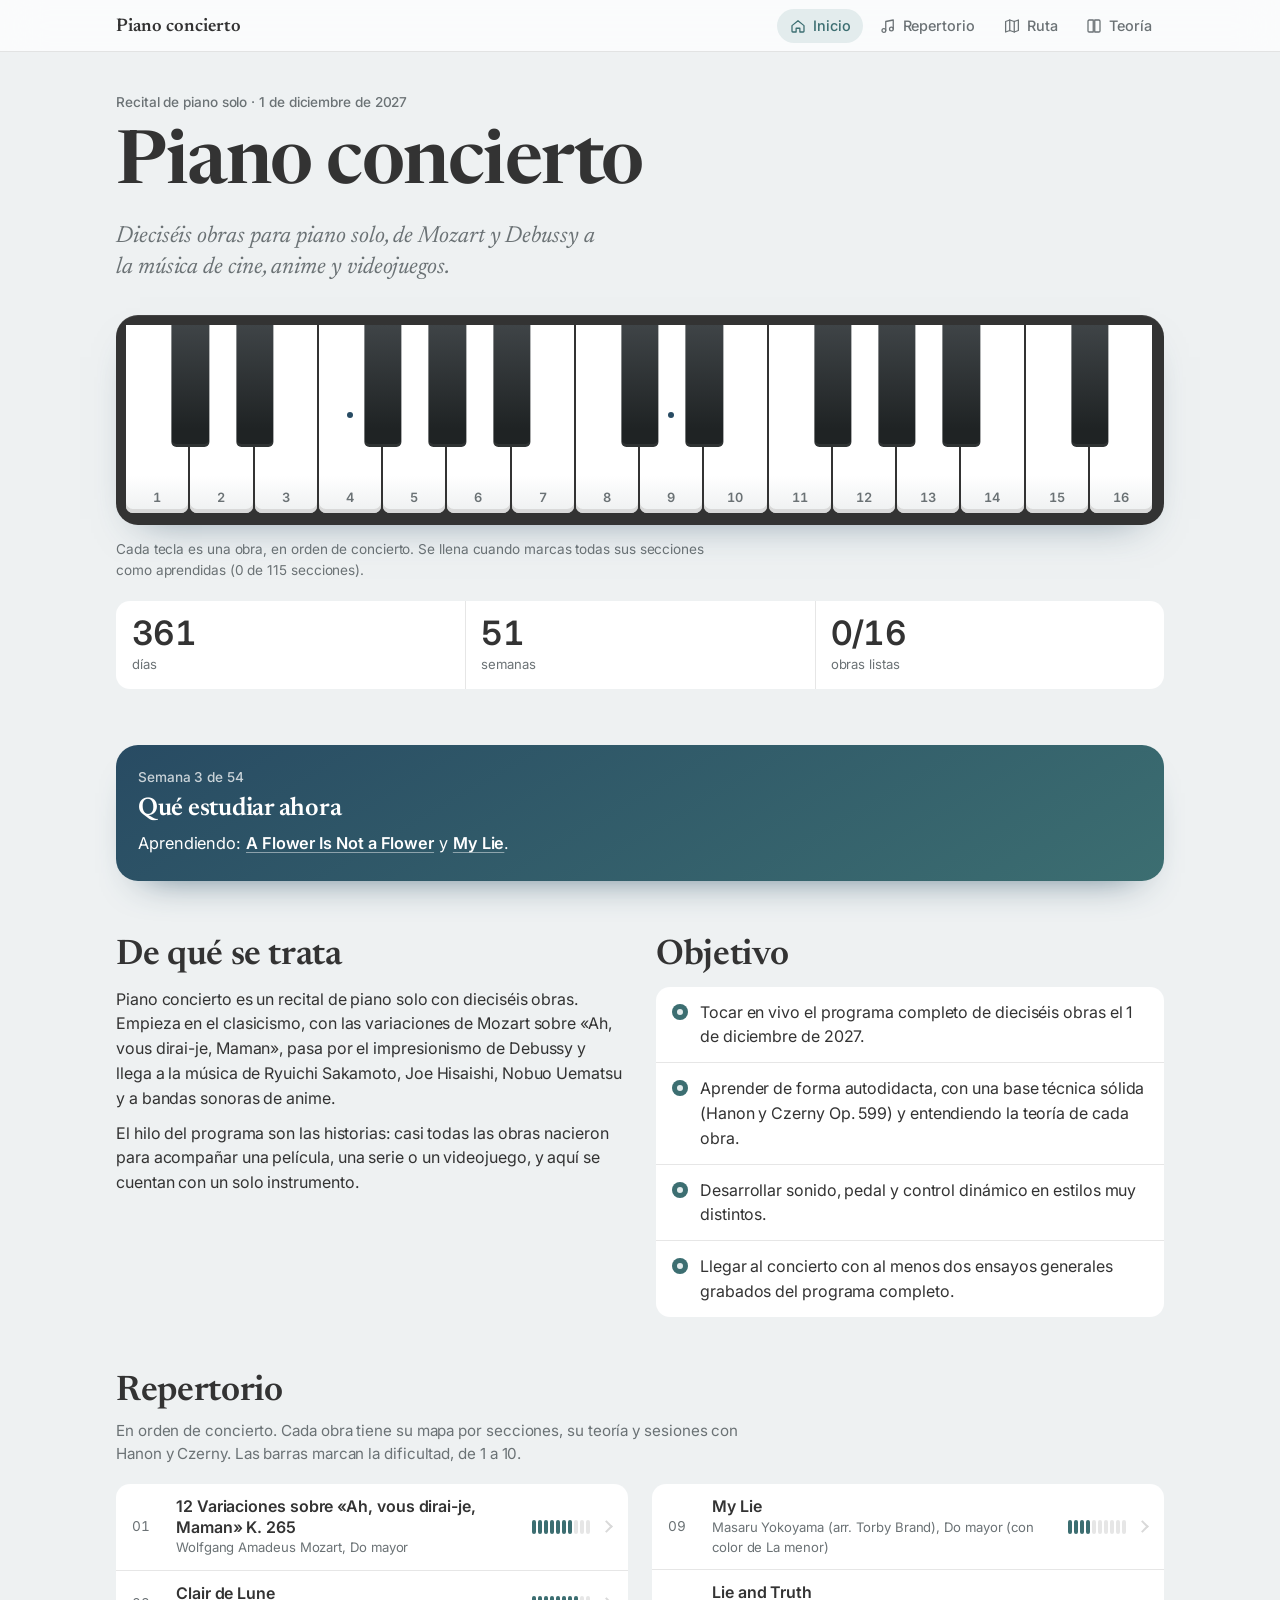
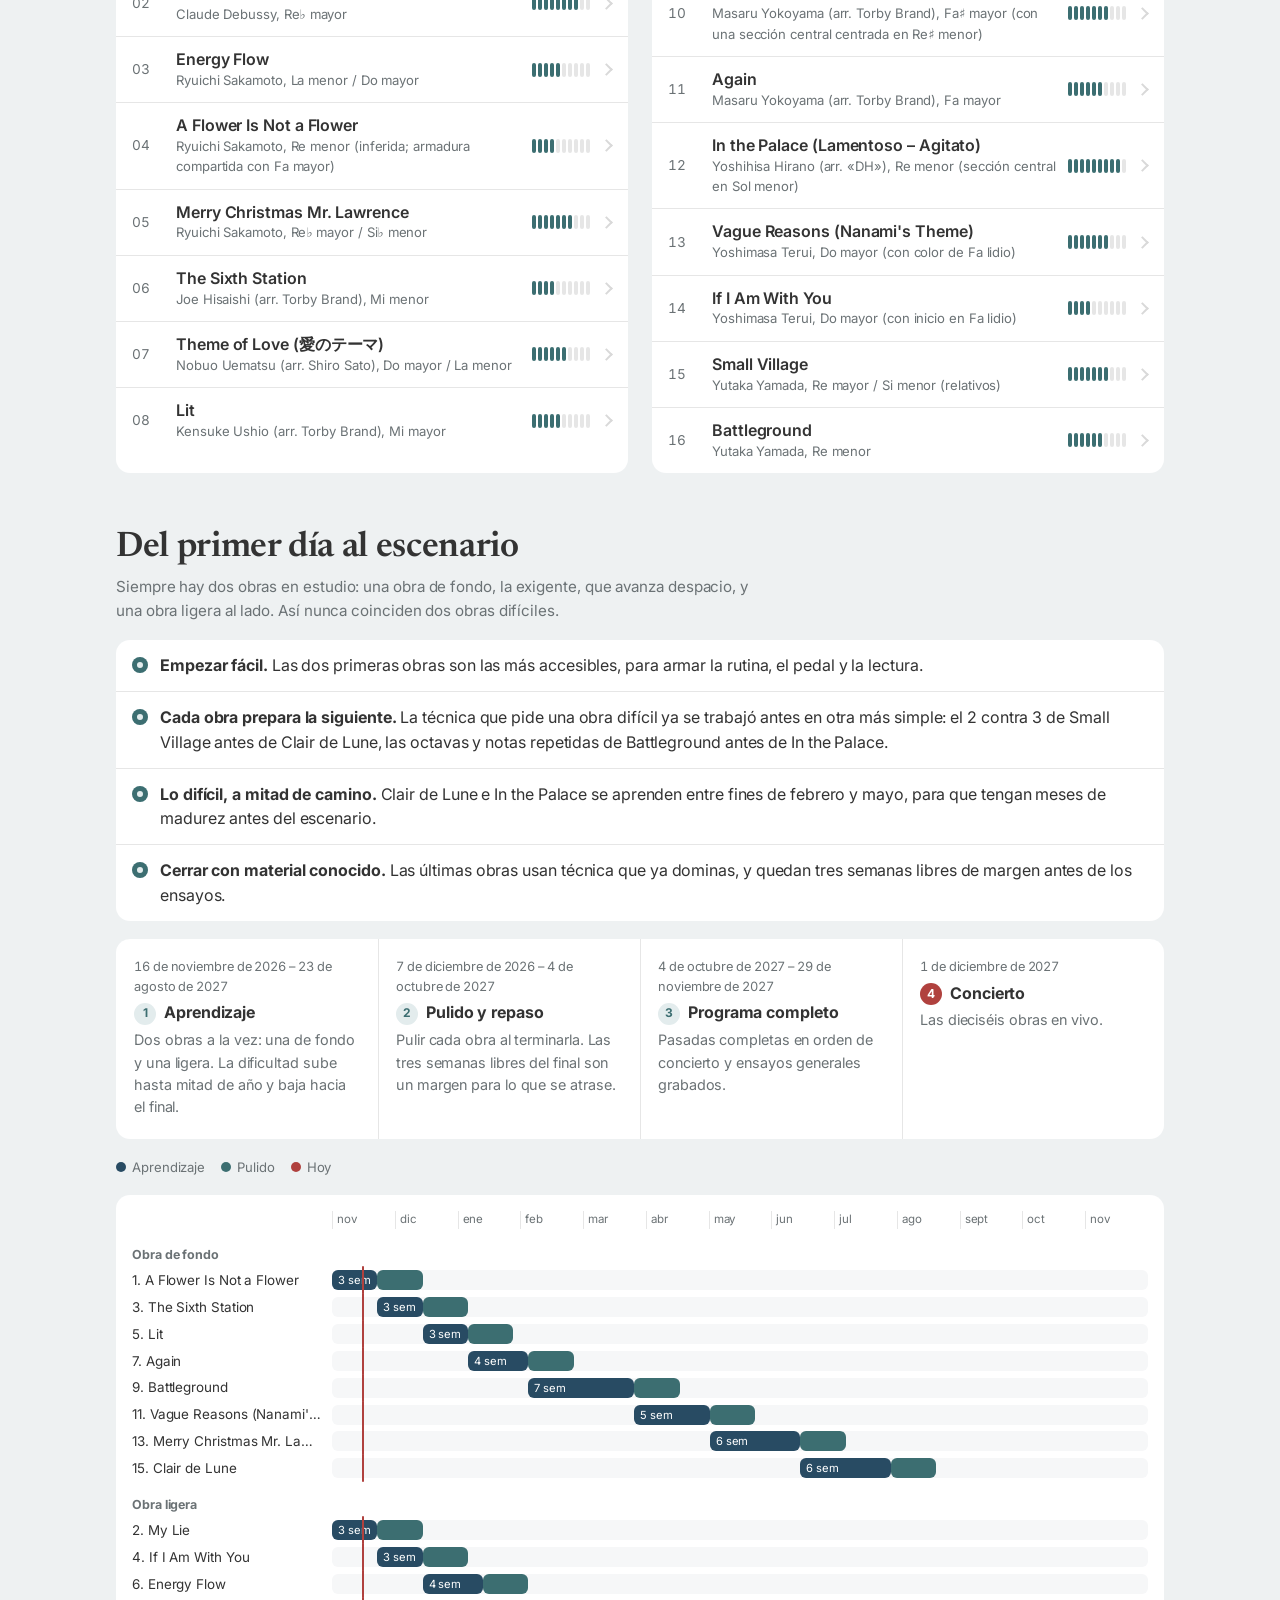
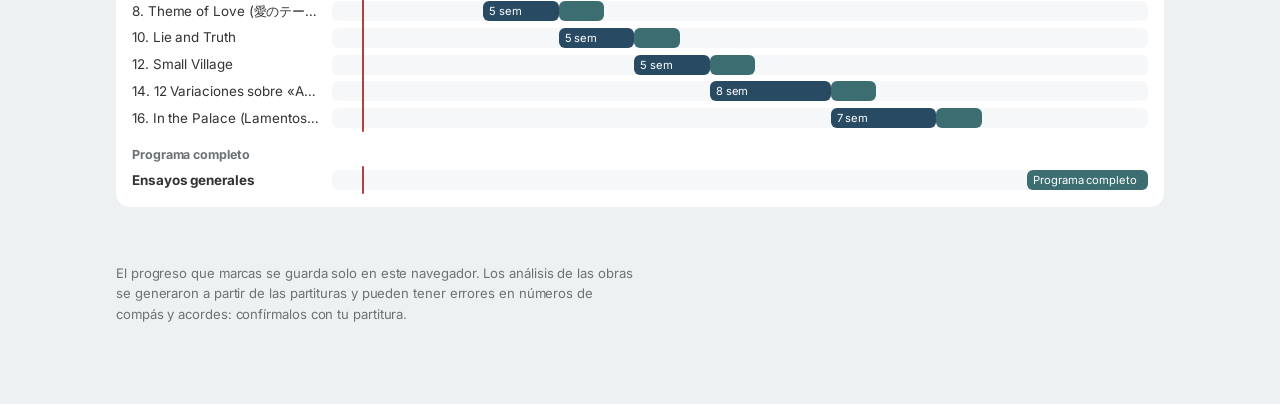
==== index.html @ 19f816ce "feat(site): iOS-style redesign with keyboard hero and learning route view" ====
<!doctype html>
<html lang="es">
<head>
<meta charset="utf-8">
<meta name="viewport" content="width=device-width, initial-scale=1, viewport-fit=cover">
<title>Piano concierto</title>
<meta name="description" content="Recital de piano solo: dieciséis obras, plan de estudio y hoja de ruta hasta el 1 de diciembre de 2027.">
<link rel="stylesheet" href="https://fonts.googleapis.com/css2?family=Inter:wght@400;500;600;700&family=Newsreader:ital,opsz,wght@0,6..72,500;0,6..72,600;1,6..72,500&display=swap">
<link rel="stylesheet" href="assets/styles.css">
</head>
<body>
<header class="topbar"><div class="in">
  <a class="brand" href="index.html">Piano concierto</a>
  <nav class="tabs" aria-label="Secciones">
    <a href="index.html" aria-current="page"><svg viewBox="0 0 24 24" aria-hidden="true"><path d="M4 11.5 12 5l8 6.5V19a1 1 0 0 1-1 1h-4.5v-5h-5v5H5a1 1 0 0 1-1-1z"/></svg><span>Inicio</span></a>
    <a href="index.html#repertorio"><svg viewBox="0 0 24 24" aria-hidden="true"><path d="M9 18V6l10-2v12"/><circle cx="6.5" cy="18" r="2.5"/><circle cx="16.5" cy="16" r="2.5"/></svg><span>Repertorio</span></a>
    <a href="index.html#ruta"><svg viewBox="0 0 24 24" aria-hidden="true"><path d="M9 4 3.5 6v14L9 18l6 2 5.5-2V4L15 6z"/><path d="M9 4v14M15 6v14"/></svg><span>Ruta</span></a>
    <a href="teoria.html"><svg viewBox="0 0 24 24" aria-hidden="true"><path d="M4 5.5A1.5 1.5 0 0 1 5.5 4H11v16H5.5A1.5 1.5 0 0 1 4 18.5z"/><path d="M20 5.5A1.5 1.5 0 0 0 18.5 4H13v16h5.5a1.5 1.5 0 0 0 1.5-1.5z"/></svg><span>Teoría</span></a>
  </nav>
</div></header>

<main class="wrap">
  <section class="hero">
    <span class="eyebrow" id="when"></span>
    <h1>Piano concierto</h1>
    <p class="sub" id="tagline"></p>
    <nav class="keys" id="keys" aria-label="Las dieciséis obras en orden de concierto"></nav>
    <p class="keys-cap" id="ptext"></p>
    <div class="stats" id="count"></div>
  </section>

  <section id="now" class="widget" hidden></section>

  <section class="two">
    <div class="lead" style="gap:12px">
      <h2>De qué se trata</h2>
      <div id="about" style="display:grid;gap:10px"></div>
    </div>
    <div class="lead" style="gap:12px">
      <h2>Objetivo</h2>
      <ul class="goals group" id="goals"></ul>
    </div>
  </section>

  <section id="repertorio">
    <div class="lead">
      <h2>Repertorio</h2>
      <p class="muted">En orden de concierto. Cada obra tiene su mapa por secciones, su teoría y sesiones con Hanon y Czerny. Las barras marcan la dificultad, de 1 a 10.</p>
    </div>
    <div class="rep" id="rep"></div>
  </section>

  <section id="ruta">
    <div class="lead">
      <h2>Del primer día al escenario</h2>
      <p class="muted">Siempre hay dos obras en estudio: una obra de fondo, la exigente, que avanza despacio, y una obra ligera al lado. Así nunca coinciden dos obras difíciles.</p>
    </div>
    <ul class="goals group route">
      <li><b>Empezar fácil.</b> Las dos primeras obras son las más accesibles, para armar la rutina, el pedal y la lectura.</li>
      <li><b>Cada obra prepara la siguiente.</b> La técnica que pide una obra difícil ya se trabajó antes en otra más simple: el 2 contra 3 de Small Village antes de Clair de Lune, las octavas y notas repetidas de Battleground antes de In the Palace.</li>
      <li><b>Lo difícil, a mitad de camino.</b> Clair de Lune e In the Palace se aprenden entre fines de febrero y mayo, para que tengan meses de madurez antes del escenario.</li>
      <li><b>Cerrar con material conocido.</b> Las últimas obras usan técnica que ya dominas, y quedan tres semanas libres de margen antes de los ensayos.</li>
    </ul>
    <div class="phases" id="phases"></div>
    <div class="legend"><span><i style="background:#284B63"></i>Aprendizaje</span><span><i style="background:#3C6E71"></i>Pulido</span><span><i style="background:var(--bad)"></i>Hoy</span></div>
    <div class="gantt-box scroll"><div class="gantt" id="gantt"></div></div>
  </section>

  <footer>
    <p>El progreso que marcas se guarda solo en este navegador. Los análisis de las obras se generaron a partir de las partituras y pueden tener errores en números de compás y acordes: confírmalos con tu partitura.</p>
  </footer>
</main>

<script src="assets/data.js"></script>
<script src="assets/common.js"></script>
<script src="assets/home.js"></script>
</body>
</html>
---- assets/styles.css ----
/* Palette: charcoal #333333, teal #3C6E71, white, light grey #D9D9D9, navy #284B63.
   iOS-inspired: grouped lists, frosted bars, large titles, bottom tab bar on phones. */
:root {
  --bg: #eef1f2; --surface: #ffffff; --surface-2: #f6f7f8; --fg: #333333; --muted: #6b7275;
  --sep: rgba(51, 51, 51, .12); --line: #d9d9d9;
  --tint: #3C6E71; --navy: #284B63; --accent: #284B63; --on-accent: #ffffff; --teal: #3C6E71;
  --accent-soft: #e3eced; --ok: #3C6E71; --bad: #b0413e; --bar: rgba(255, 255, 255, .72);
  --key: #ffffff; --keyb: #333333;
  --sec-a: #284B63; --sec-b: #3C6E71; --sec-c: #333333; --sec-d: #5f8c8f;
  --display: ui-serif, "New York", "Newsreader", Georgia, serif;
  --body: -apple-system, BlinkMacSystemFont, "SF Pro Text", "Inter", system-ui, sans-serif;
  --mono: var(--body);
  --r-lg: 22px; --r: 14px; --r-sm: 10px;
  --gut: max(16px, env(safe-area-inset-left, 0px));
  --gut-r: max(16px, env(safe-area-inset-right, 0px));
  color-scheme: light;
}
@media (prefers-color-scheme: dark) { :root {
  --bg: #121517; --surface: #1d2225; --surface-2: #252b2f; --fg: #f2f4f5; --muted: #9aa3a7;
  --sep: rgba(255, 255, 255, .1); --line: #3a4246;
  --tint: #7fb1b4; --accent: #9cbcd2; --on-accent: #121517; --teal: #7fb1b4; --accent-soft: #1f3340;
  --ok: #8cc0c2; --bad: #e07a76; --bar: rgba(29, 34, 37, .72);
  --key: #d9d9d9; --keyb: #1d2225; --sec-c: #5a5a5a; color-scheme: dark } }

* { box-sizing: border-box; }
html { -webkit-text-size-adjust: 100%; scroll-padding-top: 72px; }
body { margin: 0; background: var(--bg); color: var(--fg); font: 16px/1.55 var(--body);
  -webkit-font-smoothing: antialiased; letter-spacing: -.005em; }
img { max-width: 100%; }
[hidden] { display: none !important; }
a { color: var(--tint); text-decoration: none; }
a:hover { text-decoration: underline; text-underline-offset: 3px; }
:focus-visible { outline: 3px solid color-mix(in srgb, var(--tint) 55%, transparent); outline-offset: 2px; border-radius: 6px; }

/* ---------- Bars ---------- */
.topbar { position: sticky; top: 0; z-index: 20; }
/* Blur lives on a pseudo-element so the fixed tab bar inside is not trapped by backdrop-filter. */
.topbar::before { content: ""; position: absolute; inset: 0; background: var(--bar);
  -webkit-backdrop-filter: saturate(180%) blur(20px); backdrop-filter: saturate(180%) blur(20px);
  border-bottom: .5px solid var(--sep); z-index: -1; }
.topbar .in { max-width: 1080px; margin: 0 auto; display: flex; align-items: center; gap: 24px;
  height: 52px; padding-left: var(--gut); padding-right: var(--gut-r); }
.brand { font: 600 1.15rem var(--display); color: var(--fg); margin-right: auto; letter-spacing: 0; }
.brand:hover { text-decoration: none; }
.tabs { display: flex; gap: 4px; }
.tabs a { display: flex; align-items: center; gap: 6px; padding: 6px 12px; border-radius: 999px;
  color: var(--muted); font-size: .9rem; font-weight: 500; }
.tabs a:hover { color: var(--fg); text-decoration: none; }
.tabs a[aria-current="page"] { color: var(--tint); background: var(--accent-soft); }
.tabs svg { width: 18px; height: 18px; fill: none; stroke: currentColor; stroke-width: 1.7; stroke-linecap: round; stroke-linejoin: round; }

@media (max-width: 720px) {
  .topbar .in { justify-content: center; height: 44px; }
  .brand { margin: 0; font-size: 1.02rem; font-family: var(--body); }
  .tabs { position: fixed; left: 0; right: 0; bottom: 0; z-index: 30; justify-content: space-around; gap: 0;
    padding: 6px var(--gut-r) calc(6px + env(safe-area-inset-bottom, 0px)) var(--gut);
    background: var(--bar); -webkit-backdrop-filter: saturate(180%) blur(20px); backdrop-filter: saturate(180%) blur(20px);
    border-top: .5px solid var(--sep); }
  .tabs a { flex-direction: column; gap: 2px; font-size: .66rem; padding: 4px 8px; border-radius: 10px; min-width: 64px; }
  .tabs a[aria-current="page"] { background: none; }
  .tabs svg { width: 24px; height: 24px; }
  body { padding-bottom: calc(64px + env(safe-area-inset-bottom, 0px)); }
}

/* ---------- Layout & type ---------- */
.wrap { max-width: 1080px; margin: 0 auto; padding-block: 28px 80px; padding-left: var(--gut); padding-right: var(--gut-r);
  display: grid; gap: 56px; }
.wrap > * { min-width: 0; }
h1, h2, h3 { font-family: var(--display); font-weight: 600; text-wrap: balance; margin: 0; line-height: 1.08; letter-spacing: -.01em; }
h1 { font-size: clamp(2.5rem, 8vw, 4.6rem); letter-spacing: -.02em; }
h2 { font-size: clamp(1.7rem, 4.5vw, 2.2rem); }
h3 { font-size: 1.25rem; }
p { margin: 0; max-width: 66ch; }
.eyebrow { font-size: .85rem; font-weight: 500; color: var(--muted); }
.muted { color: var(--muted); }
.mono { font-variant-numeric: tabular-nums; }
section { display: grid; gap: 18px; }
.lead { display: grid; gap: 8px; align-content: start; }
.lead .muted { font-size: .95rem; }
.card { background: var(--surface); border-radius: var(--r); padding: 20px; display: grid; gap: 12px; }
.note { background: var(--accent-soft); border-radius: var(--r-sm); padding: 12px 14px; font-size: .92rem; }
.row { display: flex; flex-wrap: wrap; gap: 12px; align-items: center; justify-content: space-between; }
.scroll { overflow-x: auto; -webkit-overflow-scrolling: touch; }
footer { color: var(--muted); font-size: .82rem; }

.btn { appearance: none; border: 0; background: var(--accent-soft); color: var(--tint); border-radius: 999px;
  padding: 9px 18px; font: 600 .9rem var(--body); cursor: pointer; display: inline-flex; align-items: center; gap: 6px;
  transition: transform .15s, background .2s; }
.btn:hover { text-decoration: none; }
.btn:active { transform: scale(.97); }
.btn.on, .btn.solid { background: var(--tint); color: #ffffff; }
.btn:disabled { opacity: .4; cursor: default; }

.progress { display: flex; align-items: center; gap: 12px; font-size: .88rem; color: var(--muted); }
.bar { flex: 1; max-width: 360px; height: 6px; background: var(--sep); border-radius: 99px; overflow: hidden; }
.bar > i { display: block; height: 100%; width: 0; background: var(--tint); border-radius: 99px; transition: width .5s cubic-bezier(.2, .8, .2, 1); }

table.t { border-collapse: collapse; font-size: .92rem; width: 100%; }
table.t td, table.t th { padding: 9px 10px; border-bottom: .5px solid var(--sep); text-align: left; vertical-align: top; }
table.t th { font-weight: 600; color: var(--muted); font-size: .8rem; }

/* Grouped list (iOS inset grouped) */
.group { background: var(--surface); border-radius: var(--r); overflow: hidden; }
.group > * + * { border-top: 1px solid var(--sep); }

/* ---------- Home ---------- */
.hero { gap: 14px; padding-top: 12px; }
.hero .sub { font-family: var(--display); font-style: italic; font-size: clamp(1.15rem, 3.2vw, 1.45rem); color: var(--muted); max-width: 38ch; line-height: 1.35; }

/* The program as a keyboard: one white key per piece, filled when learned. */
.keys { position: relative; display: grid; grid-template-columns: repeat(16, 1fr); height: clamp(130px, 26vw, 210px);
  margin-top: 18px; padding: 10px 10px 12px; background: #333333; border-radius: var(--r-lg);
  box-shadow: 0 1px 0 rgba(255,255,255,.08) inset, 0 18px 40px -24px rgba(40, 75, 99, .55); }
.wk { position: relative; display: flex; align-items: flex-end; justify-content: center; padding-bottom: 8px;
  background: linear-gradient(#ffffff 0 80%, #eef0f1); color: #6b7275; margin-right: 2px; border-radius: 0 0 7px 7px;
  font: 600 clamp(.6rem, 1.6vw, .8rem) var(--body); font-variant-numeric: tabular-nums;
  box-shadow: inset 0 -4px 0 #d9d9d9; transition: transform .12s, box-shadow .12s; }
.wk:last-child { margin-right: 0; }
.wk:hover { text-decoration: none; }
.wk:active { transform: translateY(2px); box-shadow: inset 0 -2px 0 #d9d9d9; }
.wk.on { background: linear-gradient(#ffffff 0 30%, #3C6E71 30%); color: #ffffff; box-shadow: inset 0 -4px 0 #2d5558; }
.wk.now::before { content: ""; position: absolute; top: 46%; left: 50%; width: 6px; height: 6px; margin-left: -3px; border-radius: 50%; background: #284B63; }
.wk:focus-visible { outline-offset: -3px; }
.bk { position: absolute; top: 10px; height: 58%; width: calc((100% - 20px) / 16 * .58); transform: translateX(-50%);
  background: linear-gradient(#3f4447, #1f2324 85%); border-radius: 0 0 5px 5px; pointer-events: none;
  box-shadow: inset 0 -3px 0 rgba(255,255,255,.07); }
@media (prefers-reduced-motion: no-preference) {
  .wk { animation: press .5s cubic-bezier(.2, .8, .2, 1) both; animation-delay: calc(var(--i) * 35ms + 150ms); }
  @keyframes press { 0% { transform: translateY(0); } 40% { transform: translateY(4px); box-shadow: inset 0 -1px 0 #d9d9d9; } 100% { transform: none; } }
}
.keys-cap { font-size: .85rem; color: var(--muted); }

.stats { display: grid; grid-template-columns: repeat(3, 1fr); background: var(--surface); border-radius: var(--r); margin-top: 6px; }
.stats div { padding: 14px 16px; display: grid; gap: 2px; }
.stats div + div { box-shadow: inset 1px 0 0 var(--sep); }
.stats b { font: 600 clamp(1.5rem, 5vw, 2.1rem) var(--body); letter-spacing: -.02em; font-variant-numeric: tabular-nums; line-height: 1.1; }
.stats span { font-size: .82rem; color: var(--muted); }

.widget { background: linear-gradient(150deg, #284B63, #3C6E71); color: #ffffff; border-radius: var(--r-lg); padding: 22px 22px 24px;
  display: grid; gap: 8px; box-shadow: 0 20px 40px -28px rgba(40, 75, 99, .9); }
.widget .eyebrow { color: rgba(255,255,255,.75); }
.widget h3 { font-size: 1.6rem; }
.widget p { font-size: 1.02rem; }
.widget a { color: #ffffff; font-weight: 600; text-decoration: underline; text-decoration-color: rgba(255,255,255,.45); text-underline-offset: 3px; }

.two { display: grid; grid-template-columns: repeat(auto-fit, minmax(300px, 1fr)); gap: 32px; }
.two > * { min-width: 0; }
.goals { margin: 0; padding: 0; list-style: none; }
.goals li { padding: 13px 16px 13px 44px; position: relative; }
.goals li::before { content: ""; position: absolute; left: 16px; top: 17px; width: 16px; height: 16px; border-radius: 50%;
  background: var(--accent-soft); box-shadow: inset 0 0 0 5px var(--tint); }

.rep { display: grid; grid-template-columns: repeat(auto-fill, minmax(min(100%, 420px), 1fr)); gap: 0 24px; }
.rep .group { display: grid; align-content: start; }
.rep a { display: grid; grid-template-columns: 2rem 1fr auto 10px; gap: 12px; align-items: center; color: var(--fg); padding: 12px 16px; min-height: 60px; }
.rep a:hover { text-decoration: none; background: var(--surface-2); }
.rep a:active { background: var(--sep); }
.rep a::after { content: ""; width: 7px; height: 7px; border-top: 2px solid var(--line); border-right: 2px solid var(--line); transform: rotate(45deg); }
.rep .num { font-size: .85rem; color: var(--muted); font-variant-numeric: tabular-nums; }
.rep .ti { font-weight: 600; display: block; line-height: 1.3; }
.rep small { color: var(--muted); display: block; font-size: .82rem; }
.rep .ok { color: var(--tint); font-weight: 600; }
@media (max-width: 899px) { .rep { gap: 0; } .rep .group + .group { border-radius: 0 0 var(--r) var(--r); border-top: 1px solid var(--sep); }
  .rep .group:first-child:not(:only-child) { border-radius: var(--r) var(--r) 0 0; } }
.dots { display: flex; gap: 2px; }
.dots i { width: 4px; height: 14px; border-radius: 2px; background: var(--sep); }
.dots i.f { background: var(--tint); }

.phases { display: grid; grid-template-columns: repeat(auto-fit, minmax(220px, 1fr)); gap: 0; background: var(--surface); border-radius: var(--r); counter-reset: ph; }
.phase { padding: 18px 18px 20px; display: grid; gap: 4px; align-content: start; position: relative; counter-increment: ph; }
.phase + .phase { box-shadow: inset 1px 0 0 var(--sep); }
.phase b::before { content: counter(ph); display: inline-grid; place-items: center; width: 22px; height: 22px; margin-right: 8px; border-radius: 50%;
  background: var(--accent-soft); color: var(--tint); font-size: .75rem; vertical-align: 1px; }
.phase.end b::before { background: var(--bad); color: #ffffff; }
.phase .mono { color: var(--muted); font-size: .8rem; }
.phase .muted { font-size: .9rem; }
@media (max-width: 720px) { .phase + .phase { box-shadow: inset 0 1px 0 var(--sep); } }

.gantt-box { background: var(--surface); border-radius: var(--r); padding: 16px; }
.gantt { min-width: 760px; display: grid; gap: 6px; }
.gantt .g-row { display: grid; grid-template-columns: 190px 1fr; gap: 10px; align-items: center; font-size: .84rem; }
.gantt .g-row a { color: var(--fg); white-space: nowrap; overflow: hidden; text-overflow: ellipsis; }
.gantt .track { position: relative; height: 20px; background: var(--surface-2); border-radius: 6px; }
.gantt .seg { position: absolute; top: 0; bottom: 0; border-radius: 6px; color: #ffffff; font-size: .7rem; padding: 2px 6px; overflow: hidden; white-space: nowrap; }
.gantt .seg.learn { background: #284B63; }
.gantt .seg.polish { background: #3C6E71; }
.gantt .months { display: grid; grid-template-columns: 190px 1fr; gap: 10px; font-size: .72rem; color: var(--muted); }
.gantt .months div:last-child { display: flex; }
.gantt .months span { flex: 1; border-left: .5px solid var(--sep); padding-left: 4px; }
.gantt .today { position: absolute; top: -4px; bottom: -4px; width: 2px; border-radius: 2px; background: var(--bad); }
@media (max-width: 720px) { .gantt { min-width: 680px; } .gantt .g-row, .gantt .months { grid-template-columns: 130px 1fr; } }
.legend { display: flex; flex-wrap: wrap; gap: 16px; font-size: .82rem; color: var(--muted); }
.legend i { display: inline-block; width: 10px; height: 10px; border-radius: 50%; vertical-align: 0; margin-right: 6px; }

/* ---------- Piece ---------- */
.info { display: grid; grid-template-columns: repeat(auto-fit, minmax(150px, 1fr)); margin: 6px 0 0; background: var(--surface); border-radius: var(--r); overflow: hidden; }
.info div { padding: 12px 16px; box-shadow: inset 1px 1px 0 var(--sep); }
.info dt { font-size: .78rem; color: var(--muted); }
.info dd { margin: 0; font-weight: 600; font-variant-numeric: tabular-nums; }
.info .dots { display: inline-flex; vertical-align: -2px; margin-left: 6px; }

.map { overflow-x: auto; padding: 4px 0 6px; }
.timeline { display: flex; min-width: 600px; gap: 4px; background: var(--surface); padding: 4px; border-radius: var(--r); }
.segb { appearance: none; border: 0; cursor: pointer; text-align: left; color: #ffffff; padding: 10px 10px 12px; border-radius: var(--r-sm);
  font: 600 .82rem var(--body); display: grid; gap: 2px; opacity: .45; transition: opacity .2s, transform .2s; min-width: 0; }
.segb span { overflow: hidden; text-overflow: ellipsis; white-space: nowrap; }
.segb[aria-pressed="true"] { opacity: 1; }
.segb .mono { font-size: .72rem; font-weight: 500; opacity: .85; }
.segb.done::after { content: "✓ Aprendida"; font-size: .7rem; font-weight: 600; }
.detail ul, .card ul { margin: 0; padding-left: 1.1em; display: grid; gap: 4px; }
.detail .row h3 { margin-top: 2px; }

.sessions { display: grid; gap: 22px; }
.session { display: grid; gap: 8px; }
.session header { display: grid; gap: 2px; padding: 0 4px; }
.session header h3 { font-family: var(--body); font-size: 1.05rem; letter-spacing: -.01em; }
.session .list { background: var(--surface); border-radius: var(--r); overflow: hidden; }
.task { display: grid; grid-template-columns: 26px 6.5rem 1fr auto; gap: 12px; align-items: center; padding: 12px 16px; }
.task + .task { border-top: 1px solid var(--sep); }
.task input { appearance: none; -webkit-appearance: none; width: 24px; height: 24px; margin: 0; border-radius: 50%;
  border: 1.5px solid var(--line); cursor: pointer; display: grid; place-items: center; transition: background .2s, border-color .2s; }
.task input:checked { background: var(--tint); border-color: var(--tint); }
.task input:checked::after { content: ""; width: 6px; height: 11px; border: solid #ffffff; border-width: 0 2px 2px 0; transform: translateY(-1px) rotate(45deg); }
.task .kind { font-size: .82rem; color: var(--tint); font-weight: 600; }
.task .mono { color: var(--muted); font-size: .82rem; }
.task label { min-width: 0; cursor: pointer; font-weight: 500; }
.task label small { display: block; color: var(--muted); font-weight: 400; font-size: .85rem; }
.task input:checked ~ label { color: var(--muted); text-decoration: line-through; text-decoration-color: var(--line); }
@media (max-width: 560px) { .task { grid-template-columns: 26px 1fr auto; row-gap: 0; } .task .kind { grid-column: 2; grid-row: 1; }
  .task label { grid-column: 2 / -1; grid-row: 2; } .task .mono { grid-column: 3; grid-row: 1; } .task input { grid-row: 1 / 3; } }

.chords { display: grid; grid-template-columns: repeat(auto-fill, minmax(150px, 1fr)); gap: 8px; }
.chord { background: var(--surface); border-radius: var(--r-sm); padding: 12px 14px; display: grid; gap: 2px; }
.chord .deg { font-family: var(--display); font-size: 1.6rem; font-weight: 600; color: var(--tint); line-height: 1; }
.chord small { color: var(--muted); }
.concepts { display: grid; grid-template-columns: repeat(auto-fit, minmax(290px, 1fr)); gap: 12px; }
.score { background: var(--surface-2); border-radius: var(--r-sm); padding: 12px 14px; display: grid; gap: 4px; }
#pager .btn { max-width: 48%; overflow: hidden; text-overflow: ellipsis; white-space: nowrap; display: inline-block; }

/* ---------- Lessons ---------- */
.lessons { display: grid; grid-template-columns: 230px 1fr; gap: 24px; align-items: start; }
.lessons > * { min-width: 0; }
.lnav { display: grid; gap: 0; background: var(--surface); border-radius: var(--r); overflow: hidden; position: sticky; top: 68px; }
.lbtn { appearance: none; border: 0; background: transparent; color: var(--fg); text-align: left; cursor: pointer;
  padding: 11px 14px; font: 500 .9rem var(--body); display: flex; gap: 10px; align-items: baseline; }
.lbtn + .lbtn { border-top: 1px solid var(--sep); }
.lbtn .mono { color: var(--muted); font-size: .78rem; min-width: 1.2em; }
.lbtn[aria-current="true"] { background: var(--accent-soft); color: var(--tint); font-weight: 600; }
.lbtn.done .mono { color: var(--ok); }
.lesson { background: var(--surface); border-radius: var(--r-lg); padding: 26px; display: grid; gap: 16px; }
.lesson .body { display: grid; gap: 12px; }
.tags { display: flex; flex-wrap: wrap; gap: 8px; }
.tag { appearance: none; border: 0; background: var(--surface-2); color: var(--fg); border-radius: var(--r-sm);
  padding: 9px 14px; font: 600 .88rem var(--body); cursor: pointer; display: grid; text-align: left; transition: transform .15s; }
.tag:active { transform: scale(.97); }
.tag small { color: var(--muted); font-size: .75rem; font-weight: 400; }
.tag.sel { background: var(--accent-soft); color: var(--tint); box-shadow: inset 0 0 0 1.5px var(--tint); }
.quiz { border-top: .5px solid var(--sep); padding-top: 16px; display: grid; gap: 12px; }
.opts { display: flex; flex-wrap: wrap; gap: 8px; }
.opt { appearance: none; border: 0; background: var(--surface-2); color: var(--fg); border-radius: 999px; padding: 9px 16px; font: 500 .9rem var(--body); cursor: pointer; }
.opt.right { background: var(--accent-soft); color: var(--ok); box-shadow: inset 0 0 0 1.5px var(--ok); }
.opt.wrong { color: var(--bad); box-shadow: inset 0 0 0 1.5px var(--bad); text-decoration: line-through; }
.kbd { width: 100%; max-width: 440px; height: auto; }
.circle { width: 100%; max-width: 300px; height: auto; }
.meter { display: flex; gap: 6px; align-items: end; flex-wrap: wrap; }
.grp { display: flex; gap: 6px; align-items: end; padding-right: 10px; }
.beat { width: 22px; height: 22px; border-radius: 50%; background: var(--sep); }
.beat.strong { width: 30px; height: 30px; }
.beat.lit { background: var(--tint); }
.metro { display: flex; flex-wrap: wrap; gap: 12px; align-items: center; }
input[type=range] { accent-color: var(--tint); width: 160px; }
@media (max-width: 720px) {
  .lessons { grid-template-columns: 1fr; gap: 14px; }
  .lnav { display: flex; overflow-x: auto; position: static; background: none; gap: 6px; padding-bottom: 4px; scrollbar-width: none; }
  .lbtn { white-space: nowrap; background: var(--surface); border-radius: 999px; padding: 8px 14px; }
  .lbtn + .lbtn { border-top: 0; }
  .lesson { padding: 20px 18px; border-radius: var(--r); }
  .wrap { gap: 44px; padding-top: 18px; }
}
@media (prefers-reduced-motion: reduce) { * { transition: none !important; animation: none !important; } }
.gantt .g-lane { margin-top: 10px; font-size: .78rem; color: var(--muted); }
.gantt .g-lane:first-of-type { margin-top: 0; }
.route li b { color: var(--fg); }
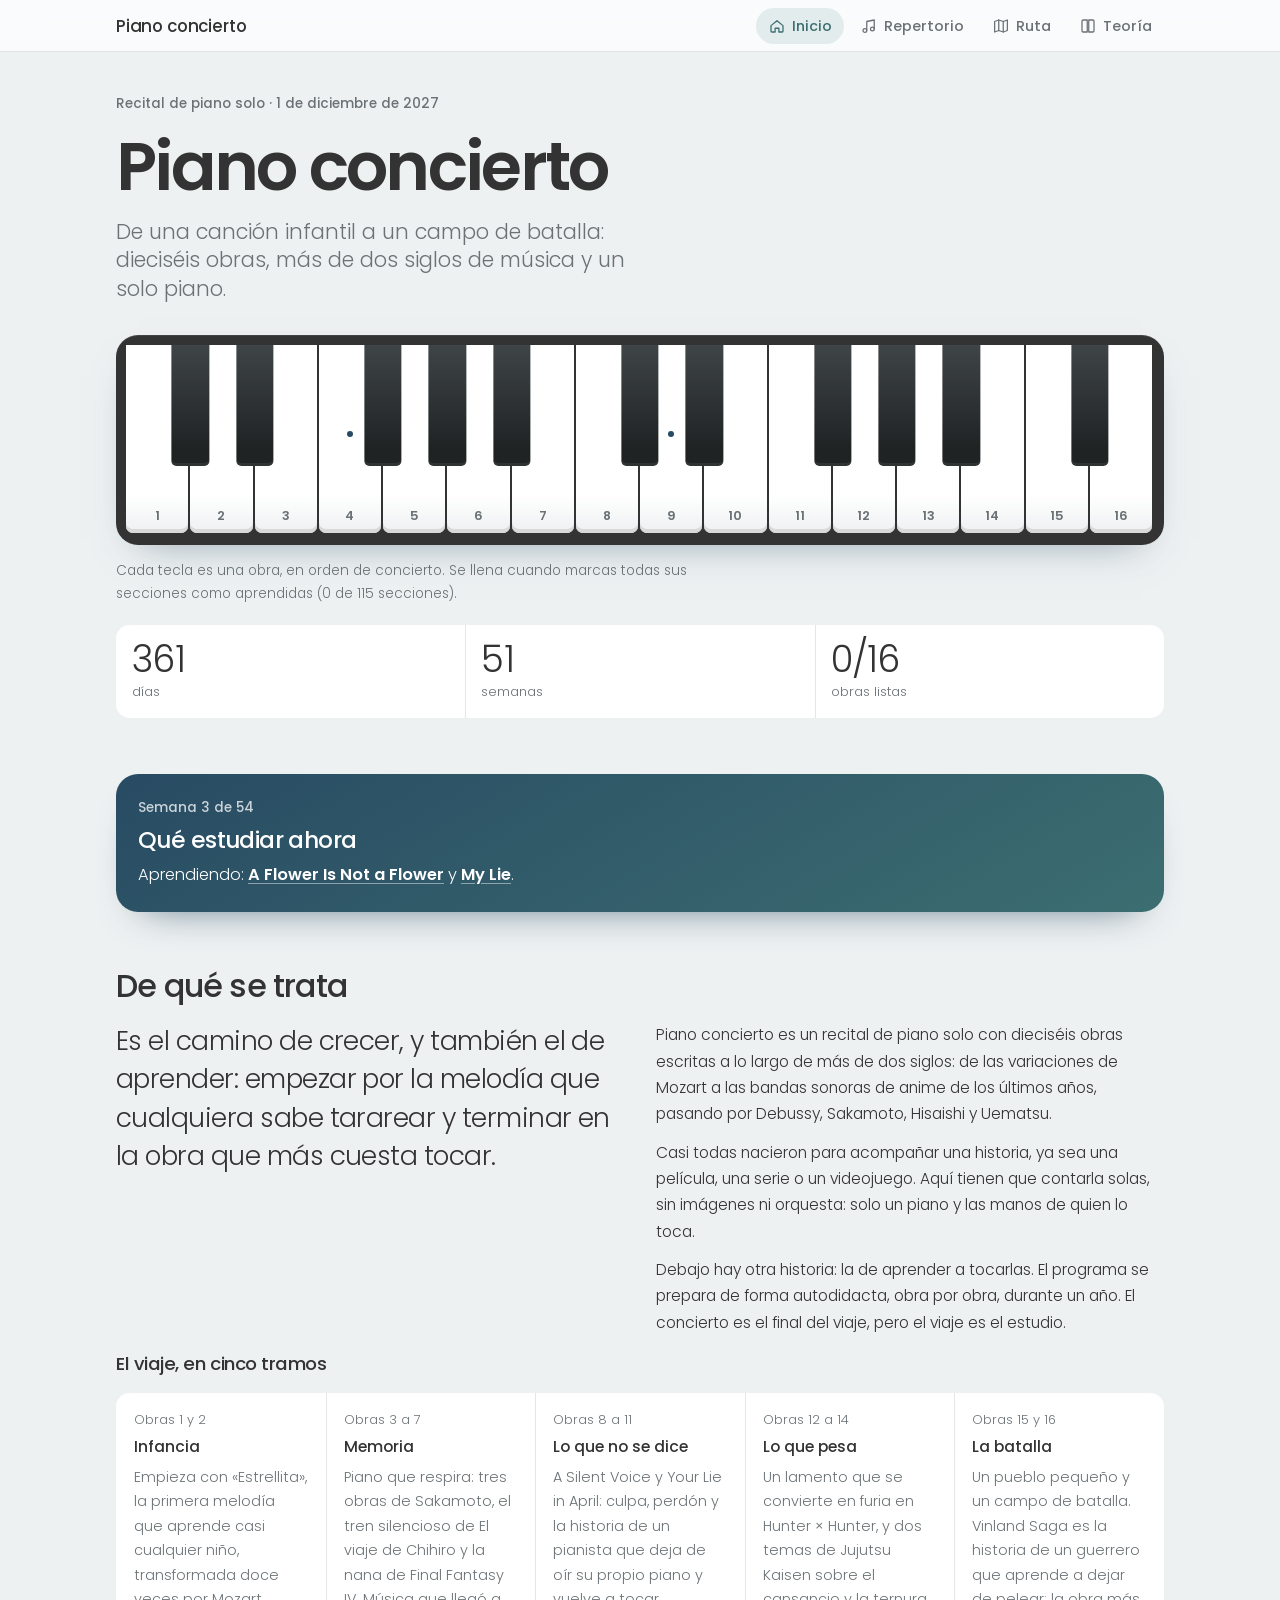
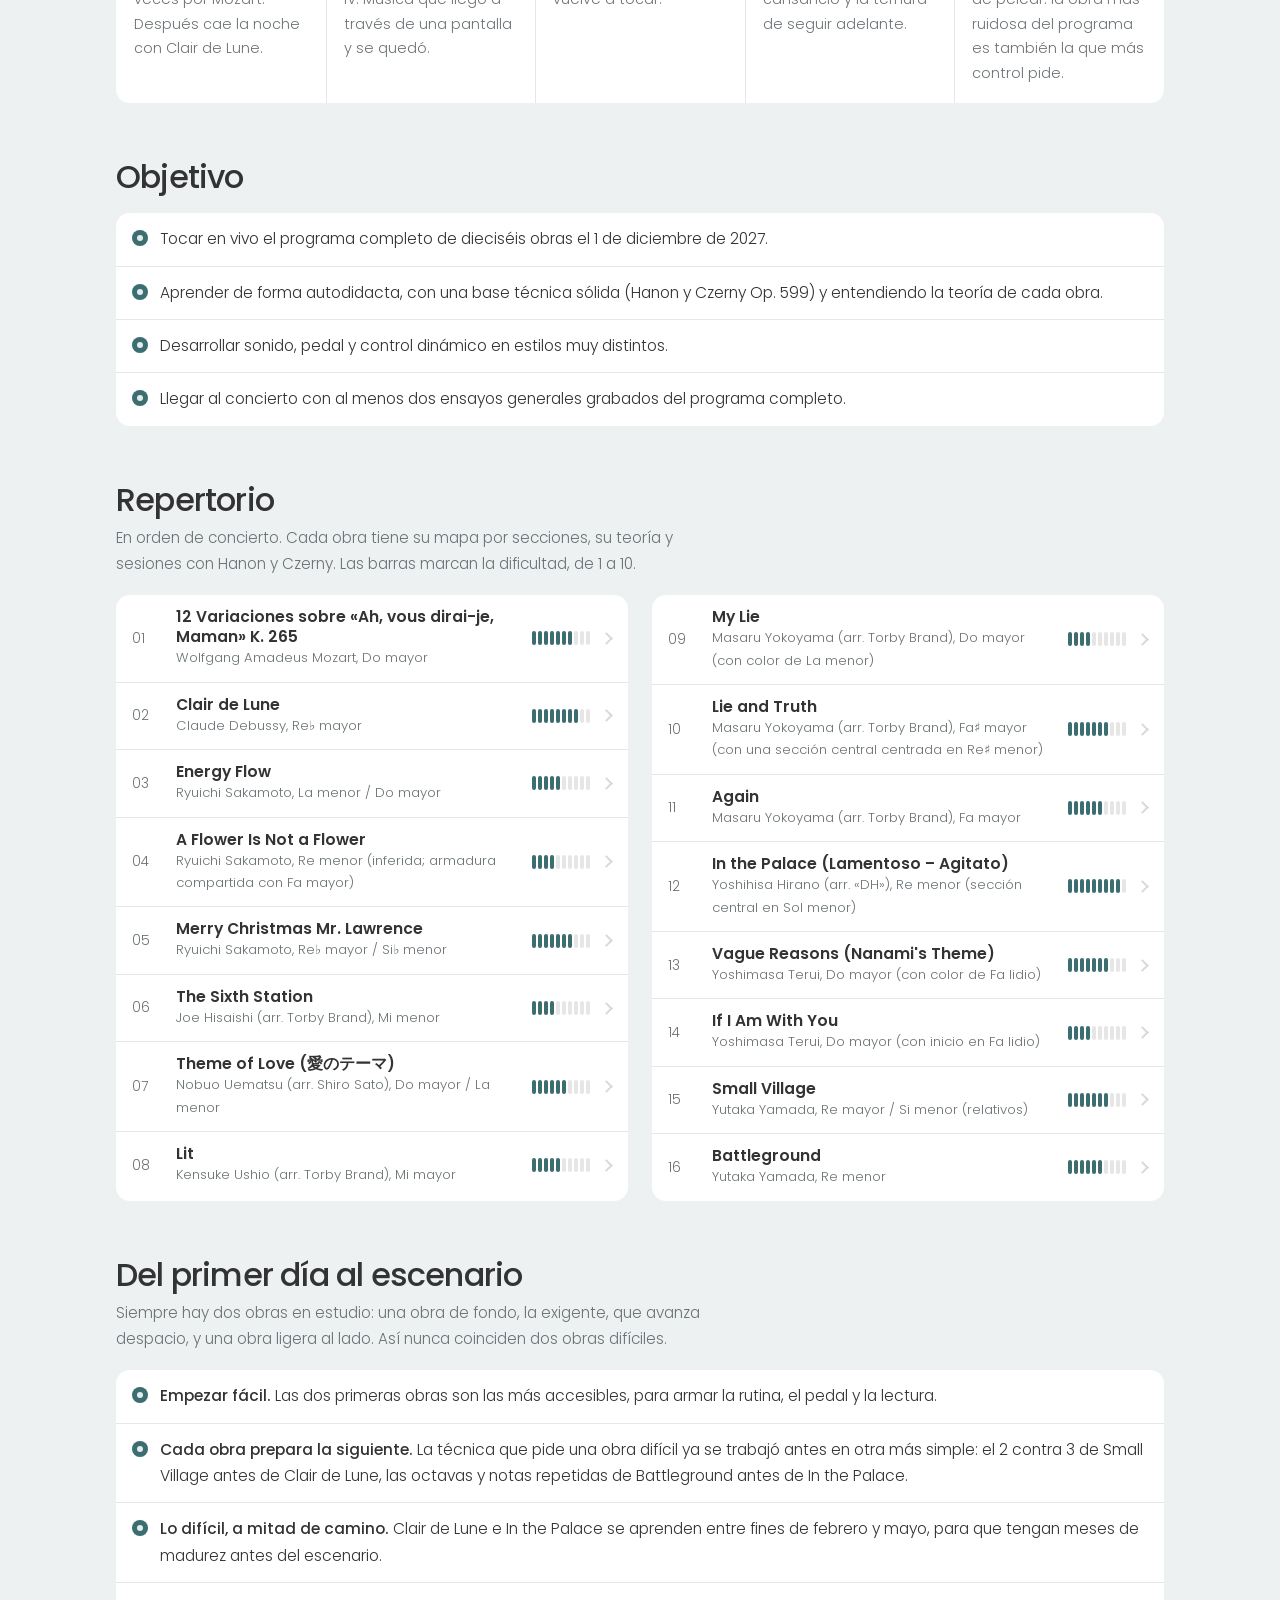
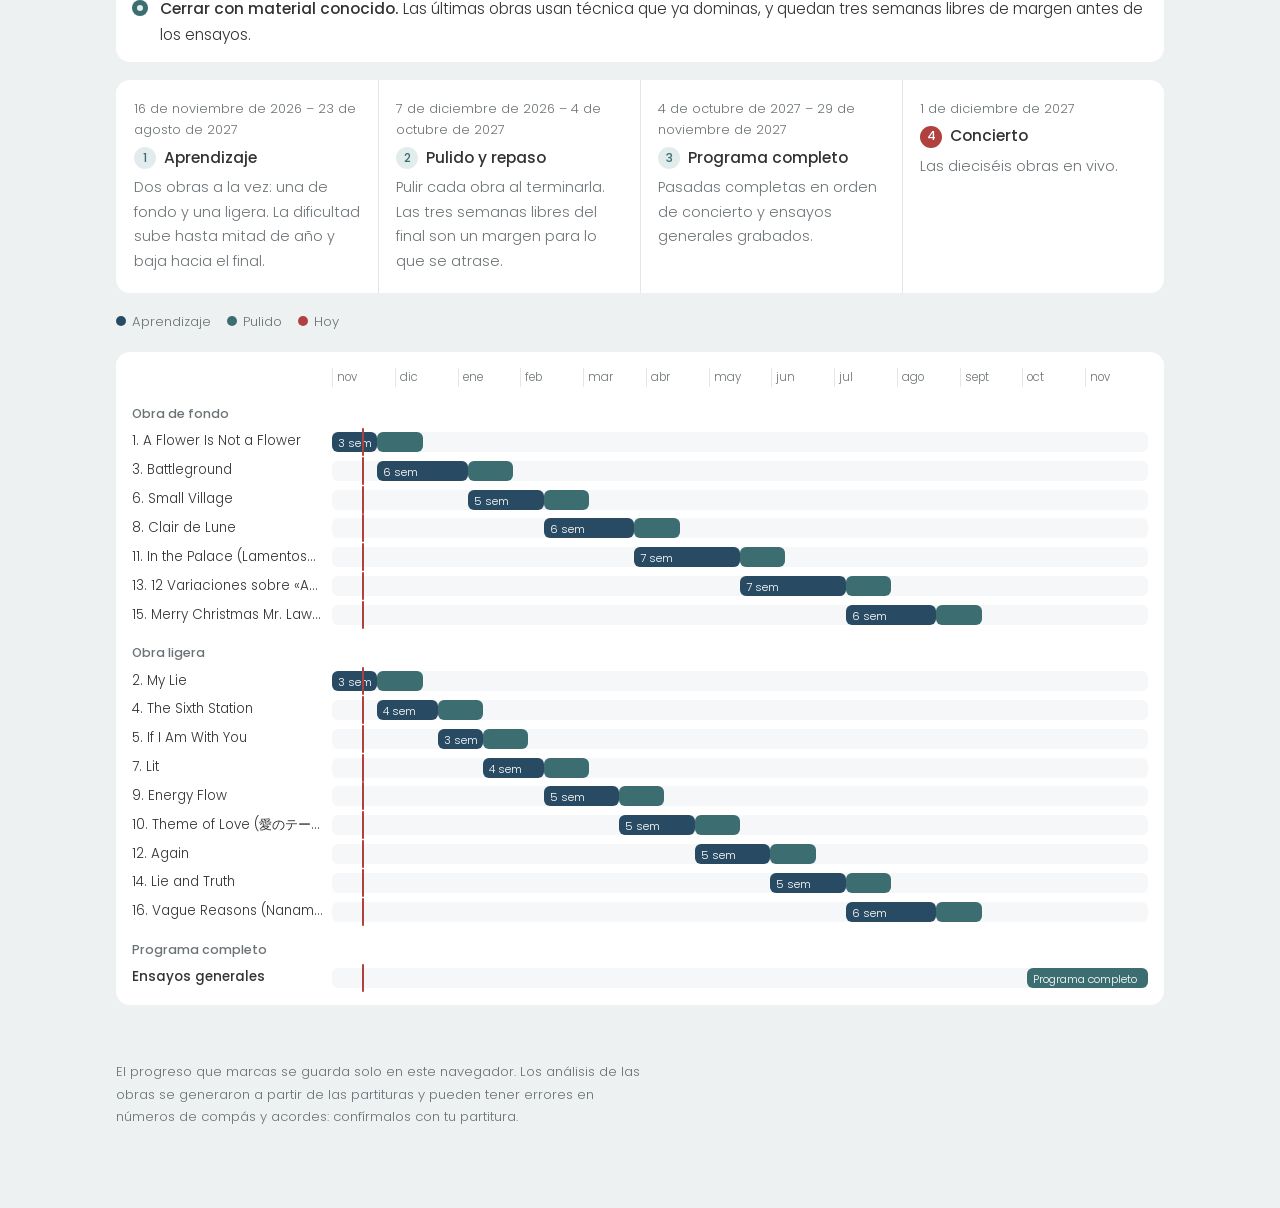
==== commit 6436a76d: "feat(site): Poppins typography, practice strategies per session and deeper concert story" ====
--- a/index.html
+++ b/index.html
@@ -5,7 +5,8 @@
 <meta name="viewport" content="width=device-width, initial-scale=1, viewport-fit=cover">
 <title>Piano concierto</title>
 <meta name="description" content="Recital de piano solo: dieciséis obras, plan de estudio y hoja de ruta hasta el 1 de diciembre de 2027.">
-<link rel="stylesheet" href="https://fonts.googleapis.com/css2?family=Inter:wght@400;500;600;700&family=Newsreader:ital,opsz,wght@0,6..72,500;0,6..72,600;1,6..72,500&display=swap">
+<link rel="preconnect" href="https://fonts.googleapis.com"><link rel="preconnect" href="https://fonts.gstatic.com" crossorigin>
+<link rel="stylesheet" href="https://fonts.googleapis.com/css2?family=Poppins:ital,wght@0,300;0,400;0,500;0,600;1,300;1,400&display=swap">
 <link rel="stylesheet" href="assets/styles.css">
 </head>
 <body>
@@ -31,15 +32,23 @@
 
   <section id="now" class="widget" hidden></section>
 
-  <section class="two">
-    <div class="lead" style="gap:12px">
+  <section id="viaje">
+    <div class="lead">
       <h2>De qué se trata</h2>
-      <div id="about" style="display:grid;gap:10px"></div>
     </div>
-    <div class="lead" style="gap:12px">
+    <div class="two">
+      <p class="about-quote" id="quote"></p>
+      <div id="about" style="display:grid;gap:12px"></div>
+    </div>
+    <h3>El viaje, en cinco tramos</h3>
+    <div class="legs" id="legs"></div>
+  </section>
+
+  <section>
+    <div class="lead">
       <h2>Objetivo</h2>
-      <ul class="goals group" id="goals"></ul>
     </div>
+    <ul class="goals group" id="goals"></ul>
   </section>
 
   <section id="repertorio">
--- a/assets/styles.css
+++ b/assets/styles.css
@@ -7,8 +7,8 @@
   --accent-soft: #e3eced; --ok: #3C6E71; --bad: #b0413e; --bar: rgba(255, 255, 255, .72);
   --key: #ffffff; --keyb: #333333;
   --sec-a: #284B63; --sec-b: #3C6E71; --sec-c: #333333; --sec-d: #5f8c8f;
-  --display: ui-serif, "New York", "Newsreader", Georgia, serif;
-  --body: -apple-system, BlinkMacSystemFont, "SF Pro Text", "Inter", system-ui, sans-serif;
+  --display: "Poppins", system-ui, sans-serif;
+  --body: "Poppins", system-ui, sans-serif;
   --mono: var(--body);
   --r-lg: 22px; --r: 14px; --r-sm: 10px;
   --gut: max(16px, env(safe-area-inset-left, 0px));
@@ -24,8 +24,9 @@
 
 * { box-sizing: border-box; }
 html { -webkit-text-size-adjust: 100%; scroll-padding-top: 72px; }
-body { margin: 0; background: var(--bg); color: var(--fg); font: 16px/1.55 var(--body);
-  -webkit-font-smoothing: antialiased; letter-spacing: -.005em; }
+body { margin: 0; background: var(--bg); color: var(--fg); font: 300 15.5px/1.7 var(--body);
+  -webkit-font-smoothing: antialiased; }
+b, strong { font-weight: 500; }
 img { max-width: 100%; }
 [hidden] { display: none !important; }
 a { color: var(--tint); text-decoration: none; }
@@ -40,7 +41,7 @@
   border-bottom: .5px solid var(--sep); z-index: -1; }
 .topbar .in { max-width: 1080px; margin: 0 auto; display: flex; align-items: center; gap: 24px;
   height: 52px; padding-left: var(--gut); padding-right: var(--gut-r); }
-.brand { font: 600 1.15rem var(--display); color: var(--fg); margin-right: auto; letter-spacing: 0; }
+.brand { font: 500 1.05rem var(--display); color: var(--fg); margin-right: auto; letter-spacing: -.01em; }
 .brand:hover { text-decoration: none; }
 .tabs { display: flex; gap: 4px; }
 .tabs a { display: flex; align-items: center; gap: 6px; padding: 6px 12px; border-radius: 999px;
@@ -66,10 +67,11 @@
 .wrap { max-width: 1080px; margin: 0 auto; padding-block: 28px 80px; padding-left: var(--gut); padding-right: var(--gut-r);
   display: grid; gap: 56px; }
 .wrap > * { min-width: 0; }
-h1, h2, h3 { font-family: var(--display); font-weight: 600; text-wrap: balance; margin: 0; line-height: 1.08; letter-spacing: -.01em; }
-h1 { font-size: clamp(2.5rem, 8vw, 4.6rem); letter-spacing: -.02em; }
-h2 { font-size: clamp(1.7rem, 4.5vw, 2.2rem); }
-h3 { font-size: 1.25rem; }
+h1, h2, h3, h4 { font-family: var(--display); font-weight: 500; text-wrap: balance; margin: 0; line-height: 1.12; letter-spacing: -.025em; }
+h1 { font-size: clamp(2.3rem, 7.5vw, 4.2rem); font-weight: 600; letter-spacing: -.04em; }
+h2 { font-size: clamp(1.55rem, 4.2vw, 2rem); }
+h3 { font-size: 1.15rem; }
+h4 { font-size: .98rem; letter-spacing: -.01em; }
 p { margin: 0; max-width: 66ch; }
 .eyebrow { font-size: .85rem; font-weight: 500; color: var(--muted); }
 .muted { color: var(--muted); }
@@ -105,7 +107,7 @@
 
 /* ---------- Home ---------- */
 .hero { gap: 14px; padding-top: 12px; }
-.hero .sub { font-family: var(--display); font-style: italic; font-size: clamp(1.15rem, 3.2vw, 1.45rem); color: var(--muted); max-width: 38ch; line-height: 1.35; }
+.hero .sub { font-family: var(--display); font-weight: 300; font-size: clamp(1.05rem, 3vw, 1.3rem); color: var(--muted); max-width: 38ch; line-height: 1.35; }
 
 /* The program as a keyboard: one white key per piece, filled when learned. */
 .keys { position: relative; display: grid; grid-template-columns: repeat(16, 1fr); height: clamp(130px, 26vw, 210px);
@@ -133,13 +135,13 @@
 .stats { display: grid; grid-template-columns: repeat(3, 1fr); background: var(--surface); border-radius: var(--r); margin-top: 6px; }
 .stats div { padding: 14px 16px; display: grid; gap: 2px; }
 .stats div + div { box-shadow: inset 1px 0 0 var(--sep); }
-.stats b { font: 600 clamp(1.5rem, 5vw, 2.1rem) var(--body); letter-spacing: -.02em; font-variant-numeric: tabular-nums; line-height: 1.1; }
+.stats b { font: 300 clamp(1.6rem, 5.5vw, 2.3rem) var(--body); letter-spacing: -.02em; font-variant-numeric: tabular-nums; line-height: 1.1; }
 .stats span { font-size: .82rem; color: var(--muted); }
 
 .widget { background: linear-gradient(150deg, #284B63, #3C6E71); color: #ffffff; border-radius: var(--r-lg); padding: 22px 22px 24px;
   display: grid; gap: 8px; box-shadow: 0 20px 40px -28px rgba(40, 75, 99, .9); }
 .widget .eyebrow { color: rgba(255,255,255,.75); }
-.widget h3 { font-size: 1.6rem; }
+.widget h3 { font-size: 1.45rem; }
 .widget p { font-size: 1.02rem; }
 .widget a { color: #ffffff; font-weight: 600; text-decoration: underline; text-decoration-color: rgba(255,255,255,.45); text-underline-offset: 3px; }
 
@@ -213,7 +215,7 @@
 .sessions { display: grid; gap: 22px; }
 .session { display: grid; gap: 8px; }
 .session header { display: grid; gap: 2px; padding: 0 4px; }
-.session header h3 { font-family: var(--body); font-size: 1.05rem; letter-spacing: -.01em; }
+.session header h3 { font-size: 1.02rem; letter-spacing: -.01em; }
 .session .list { background: var(--surface); border-radius: var(--r); overflow: hidden; }
 .task { display: grid; grid-template-columns: 26px 6.5rem 1fr auto; gap: 12px; align-items: center; padding: 12px 16px; }
 .task + .task { border-top: 1px solid var(--sep); }
@@ -231,7 +233,7 @@
 
 .chords { display: grid; grid-template-columns: repeat(auto-fill, minmax(150px, 1fr)); gap: 8px; }
 .chord { background: var(--surface); border-radius: var(--r-sm); padding: 12px 14px; display: grid; gap: 2px; }
-.chord .deg { font-family: var(--display); font-size: 1.6rem; font-weight: 600; color: var(--tint); line-height: 1; }
+.chord .deg { font-family: var(--display); font-size: 1.45rem; font-weight: 500; color: var(--tint); line-height: 1; }
 .chord small { color: var(--muted); }
 .concepts { display: grid; grid-template-columns: repeat(auto-fit, minmax(290px, 1fr)); gap: 12px; }
 .score { background: var(--surface-2); border-radius: var(--r-sm); padding: 12px 14px; display: grid; gap: 4px; }
@@ -281,3 +283,32 @@
 .gantt .g-lane { margin-top: 10px; font-size: .78rem; color: var(--muted); }
 .gantt .g-lane:first-of-type { margin-top: 0; }
 .route li b { color: var(--fg); }
+
+/* Practice strategies inside a session */
+.practice { display: grid; gap: 6px; padding: 16px 16px 8px; background: var(--surface); border-radius: var(--r); }
+.practice > .muted { font-size: .88rem; margin-bottom: 4px; }
+.tech { border-top: 1px solid var(--sep); }
+.tech summary { list-style: none; cursor: pointer; display: grid; grid-template-columns: 1fr auto; column-gap: 12px; padding: 12px 0; }
+.tech summary::-webkit-details-marker { display: none; }
+.tech summary::after { content: ""; grid-column: 2; grid-row: 1 / 3; align-self: center; width: 7px; height: 7px;
+  border-right: 2px solid var(--line); border-bottom: 2px solid var(--line); transform: rotate(45deg); transition: transform .2s; }
+.tech[open] summary::after { transform: rotate(225deg); }
+.tech .tn { font-weight: 500; }
+.tech .tf { font-size: .82rem; color: var(--muted); grid-column: 1; }
+.tech > p, .tech ol { font-size: .92rem; margin: 0 0 10px; }
+.tech ol { padding-left: 1.2em; display: grid; gap: 4px; }
+.tech ol li::marker { color: var(--tint); font-weight: 500; }
+.tech .aka { color: var(--muted); font-size: .8rem; margin-bottom: 14px; }
+.techs { display: grid; grid-template-columns: repeat(auto-fit, minmax(300px, 1fr)); gap: 12px; }
+.techs .tech { border: 0; background: var(--surface); border-radius: var(--r); padding: 0 18px; }
+.techs .tech summary { padding: 16px 0; }
+
+/* About: a pull quote with no side bar, set large and light */
+.about-quote { font-size: clamp(1.25rem, 3.6vw, 1.65rem); font-weight: 300;  line-height: 1.45; letter-spacing: -.02em; max-width: 30ch; }
+.legs { display: grid; grid-template-columns: repeat(auto-fit, minmax(170px, 1fr)); gap: 0; background: var(--surface); border-radius: var(--r); }
+.legs div { padding: 16px 18px 18px; display: grid; gap: 4px; align-content: start; }
+.legs div + div { box-shadow: inset 1px 0 0 var(--sep); }
+.legs b { font-size: .98rem; }
+.legs small { color: var(--muted); font-size: .8rem; }
+.legs p { font-size: .9rem; color: var(--muted); }
+@media (max-width: 720px) { .legs div + div { box-shadow: inset 0 1px 0 var(--sep); } }
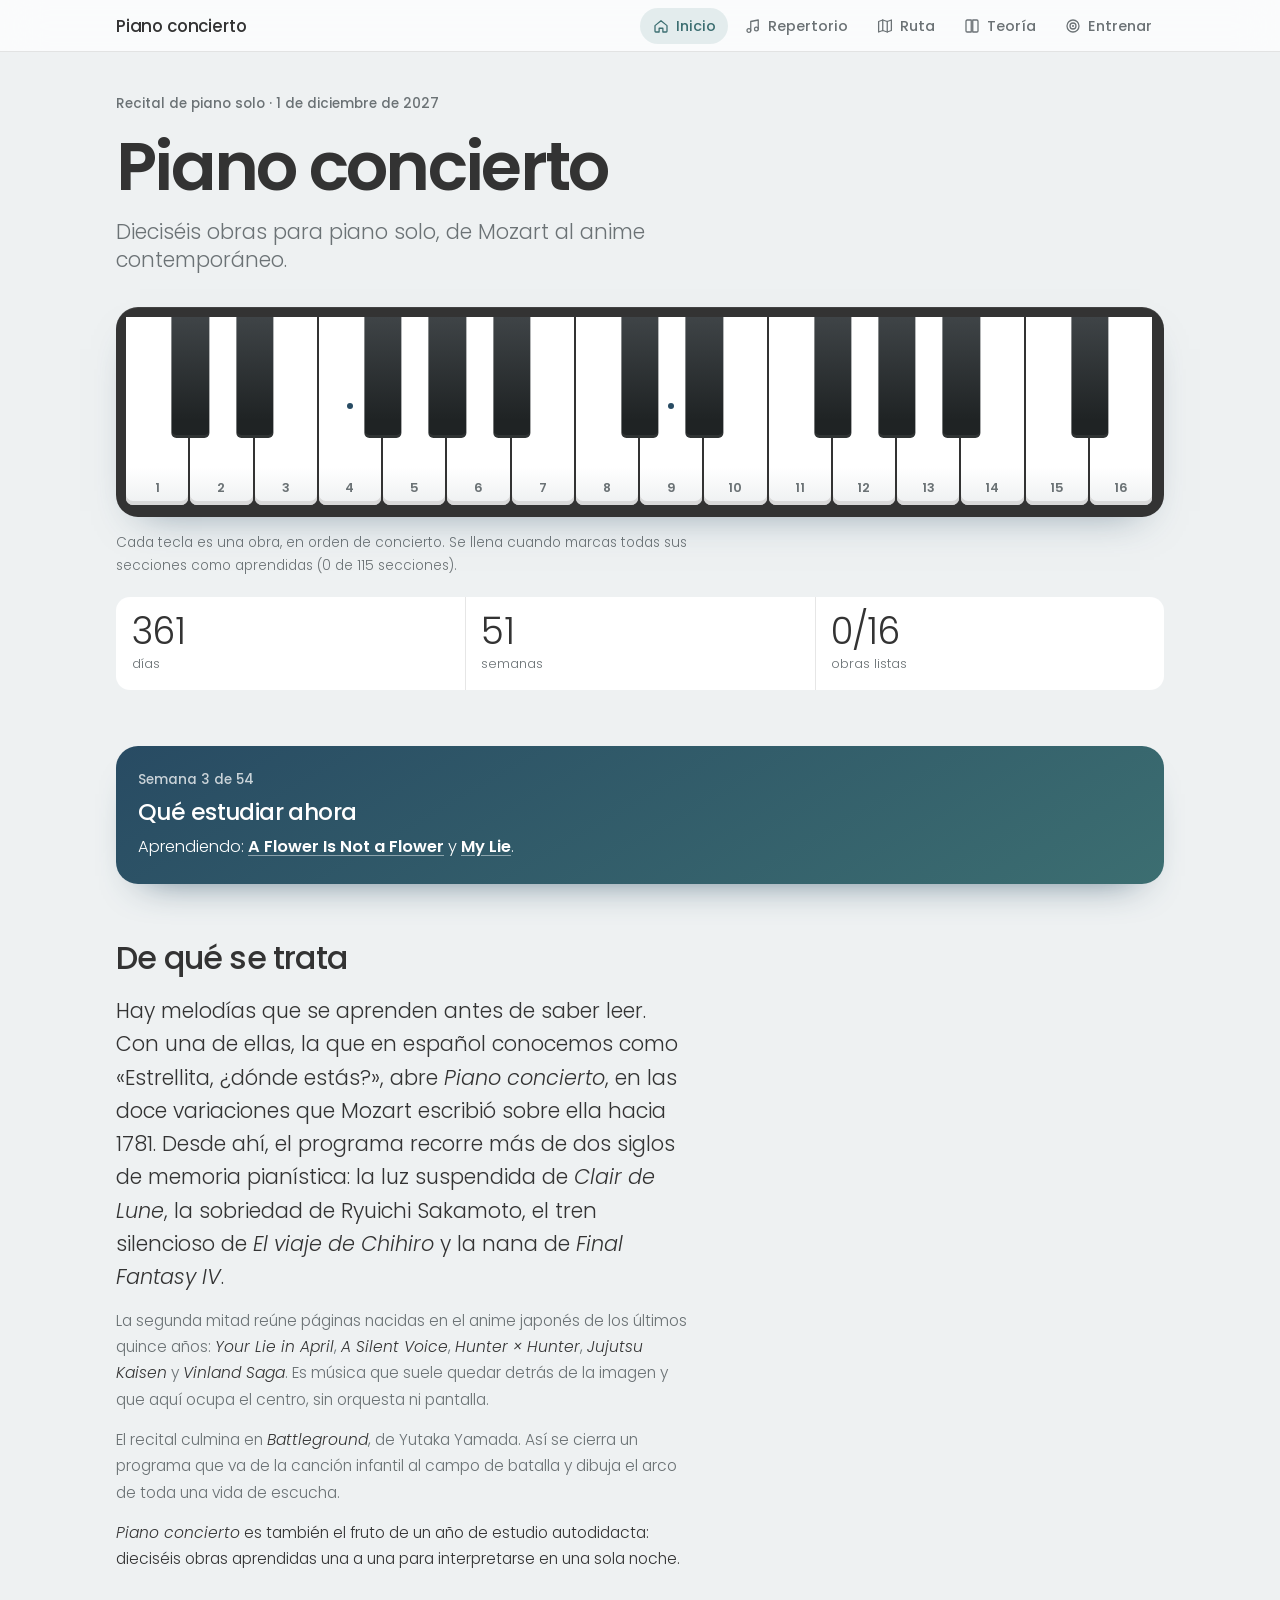
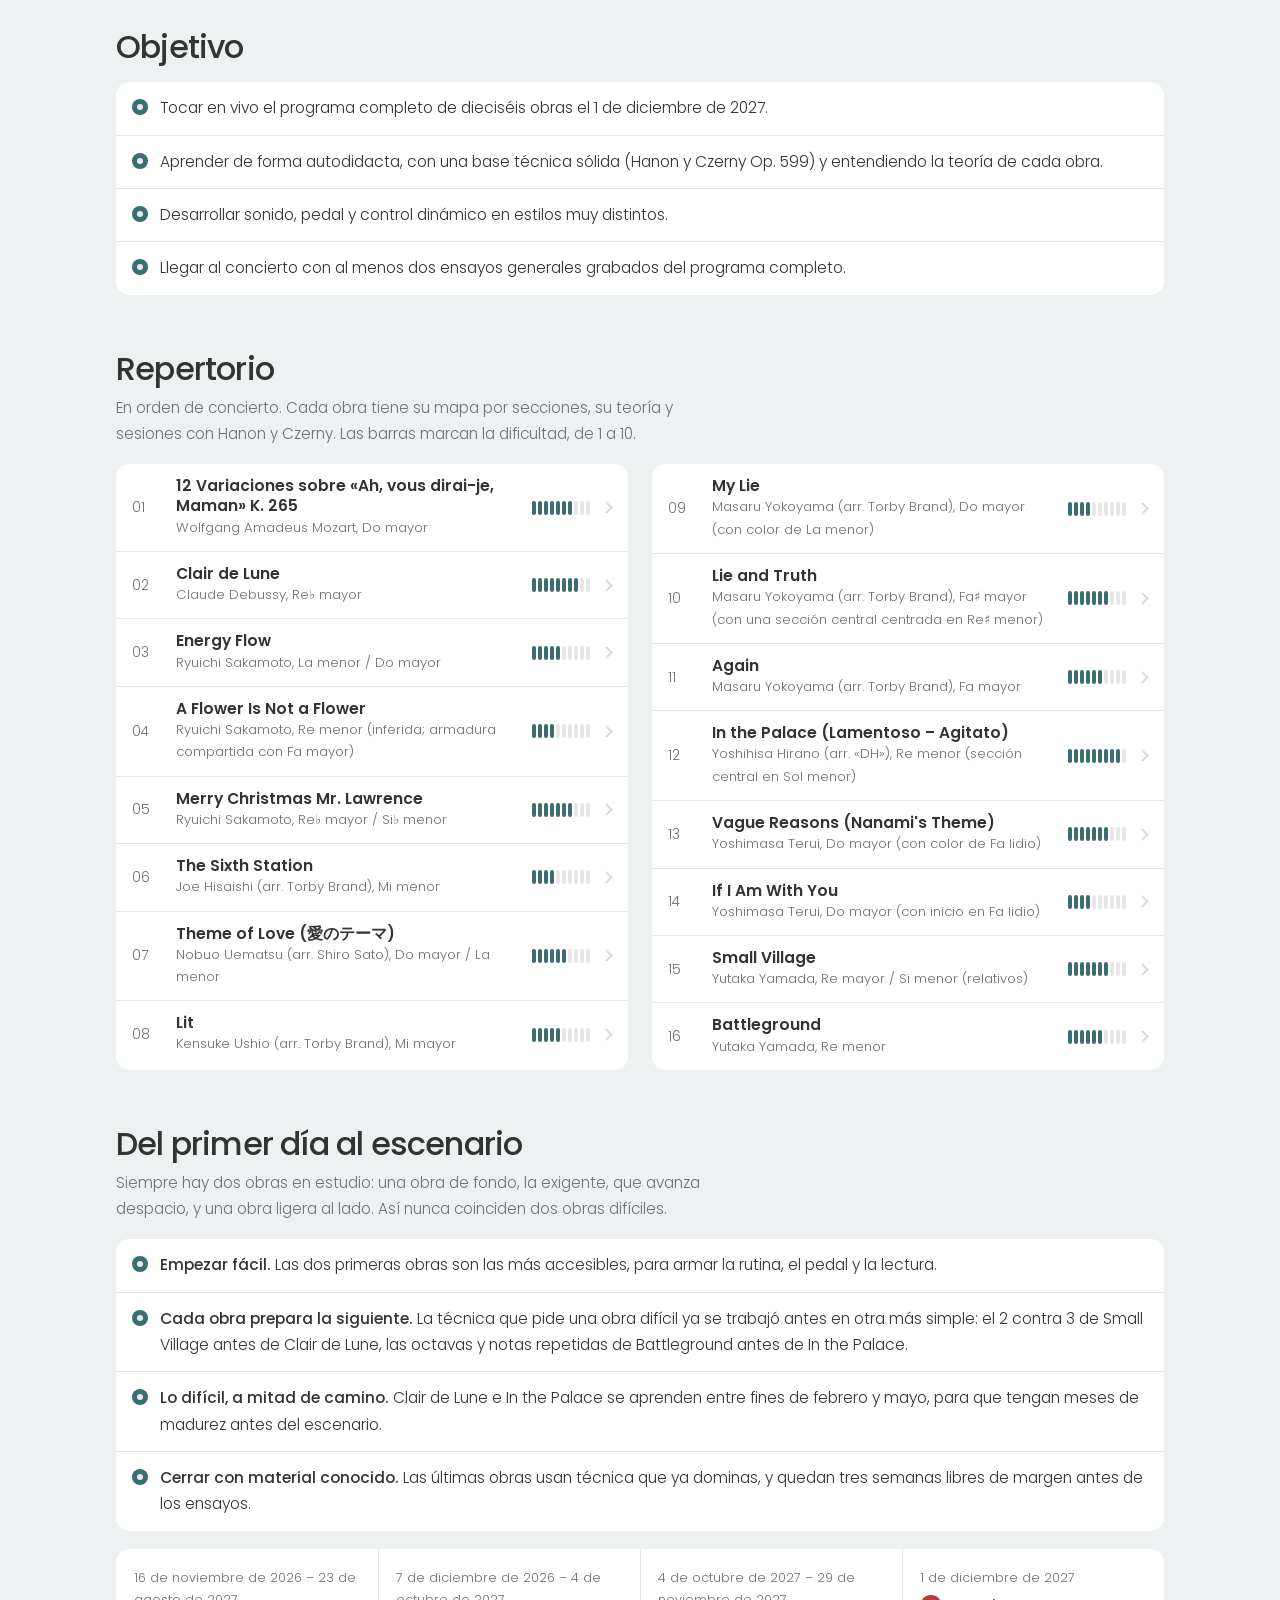
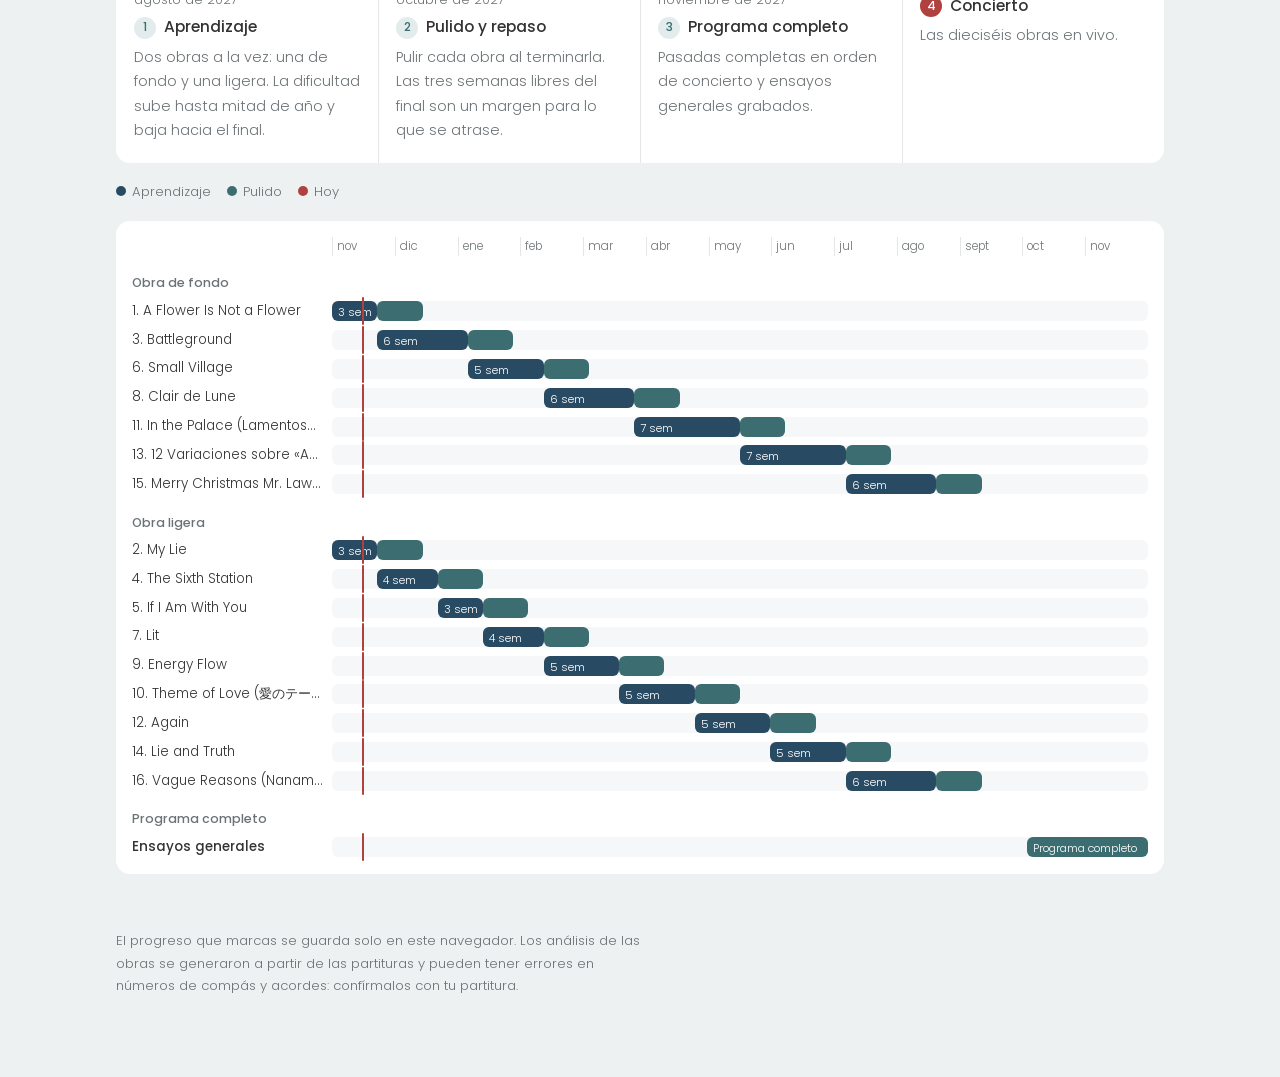
==== commit 620cab0e: "feat(site): theory curriculum, daily trainers and guides, press synopsis" ====
--- a/index.html
+++ b/index.html
@@ -17,6 +17,7 @@
     <a href="index.html#repertorio"><svg viewBox="0 0 24 24" aria-hidden="true"><path d="M9 18V6l10-2v12"/><circle cx="6.5" cy="18" r="2.5"/><circle cx="16.5" cy="16" r="2.5"/></svg><span>Repertorio</span></a>
     <a href="index.html#ruta"><svg viewBox="0 0 24 24" aria-hidden="true"><path d="M9 4 3.5 6v14L9 18l6 2 5.5-2V4L15 6z"/><path d="M9 4v14M15 6v14"/></svg><span>Ruta</span></a>
     <a href="teoria.html"><svg viewBox="0 0 24 24" aria-hidden="true"><path d="M4 5.5A1.5 1.5 0 0 1 5.5 4H11v16H5.5A1.5 1.5 0 0 1 4 18.5z"/><path d="M20 5.5A1.5 1.5 0 0 0 18.5 4H13v16h5.5a1.5 1.5 0 0 0 1.5-1.5z"/></svg><span>Teoría</span></a>
+    <a href="practica.html"><svg viewBox="0 0 24 24" aria-hidden="true"><circle cx="12" cy="12" r="8"/><circle cx="12" cy="12" r="4"/><circle cx="12" cy="12" r=".6"/></svg><span>Entrenar</span></a>
   </nav>
 </div></header>
 
@@ -36,12 +37,7 @@
     <div class="lead">
       <h2>De qué se trata</h2>
     </div>
-    <div class="two">
-      <p class="about-quote" id="quote"></p>
-      <div id="about" style="display:grid;gap:12px"></div>
-    </div>
-    <h3>El viaje, en cinco tramos</h3>
-    <div class="legs" id="legs"></div>
+    <div class="synopsis" id="about"></div>
   </section>
 
   <section>
--- a/assets/styles.css
+++ b/assets/styles.css
@@ -303,12 +303,21 @@
 .techs .tech { border: 0; background: var(--surface); border-radius: var(--r); padding: 0 18px; }
 .techs .tech summary { padding: 16px 0; }
 
-/* About: a pull quote with no side bar, set large and light */
-.about-quote { font-size: clamp(1.25rem, 3.6vw, 1.65rem); font-weight: 300;  line-height: 1.45; letter-spacing: -.02em; max-width: 30ch; }
-.legs { display: grid; grid-template-columns: repeat(auto-fit, minmax(170px, 1fr)); gap: 0; background: var(--surface); border-radius: var(--r); }
-.legs div { padding: 16px 18px 18px; display: grid; gap: 4px; align-content: start; }
-.legs div + div { box-shadow: inset 1px 0 0 var(--sep); }
-.legs b { font-size: .98rem; }
-.legs small { color: var(--muted); font-size: .8rem; }
-.legs p { font-size: .9rem; color: var(--muted); }
-@media (max-width: 720px) { .legs div + div { box-shadow: inset 0 1px 0 var(--sep); } }
+/* Synopsis: press-style text, first paragraph set larger */
+.synopsis { display: grid; gap: 14px; max-width: 64ch; }
+.synopsis p:first-child { font-size: clamp(1.1rem, 2.6vw, 1.3rem); line-height: 1.6; color: var(--fg); }
+.synopsis p { color: var(--muted); }
+.synopsis p:last-child { color: var(--fg); }
+.synopsis i { font-style: italic; color: var(--fg); }
+
+/* Theory curriculum */
+.lnav { max-height: calc(100vh - 88px); overflow-y: auto; overscroll-behavior: contain; }
+.lvl { padding: 14px 14px 6px; font-size: .75rem; font-weight: 600; color: var(--muted); background: var(--surface-2); }
+.lbtn + .lvl { border-top: 1px solid var(--sep); }
+@media (max-width: 720px) {
+  .lnav { max-height: none; overflow-y: visible; position: relative; }
+  .lvl { flex: none; display: flex; align-items: center; white-space: nowrap; padding: 0 4px 0 10px; background: none; }
+  .lvl:first-child { padding-left: 0; }
+  .lvl-t { display: none; }
+  .lbtn + .lvl { border-top: 0; }
+}
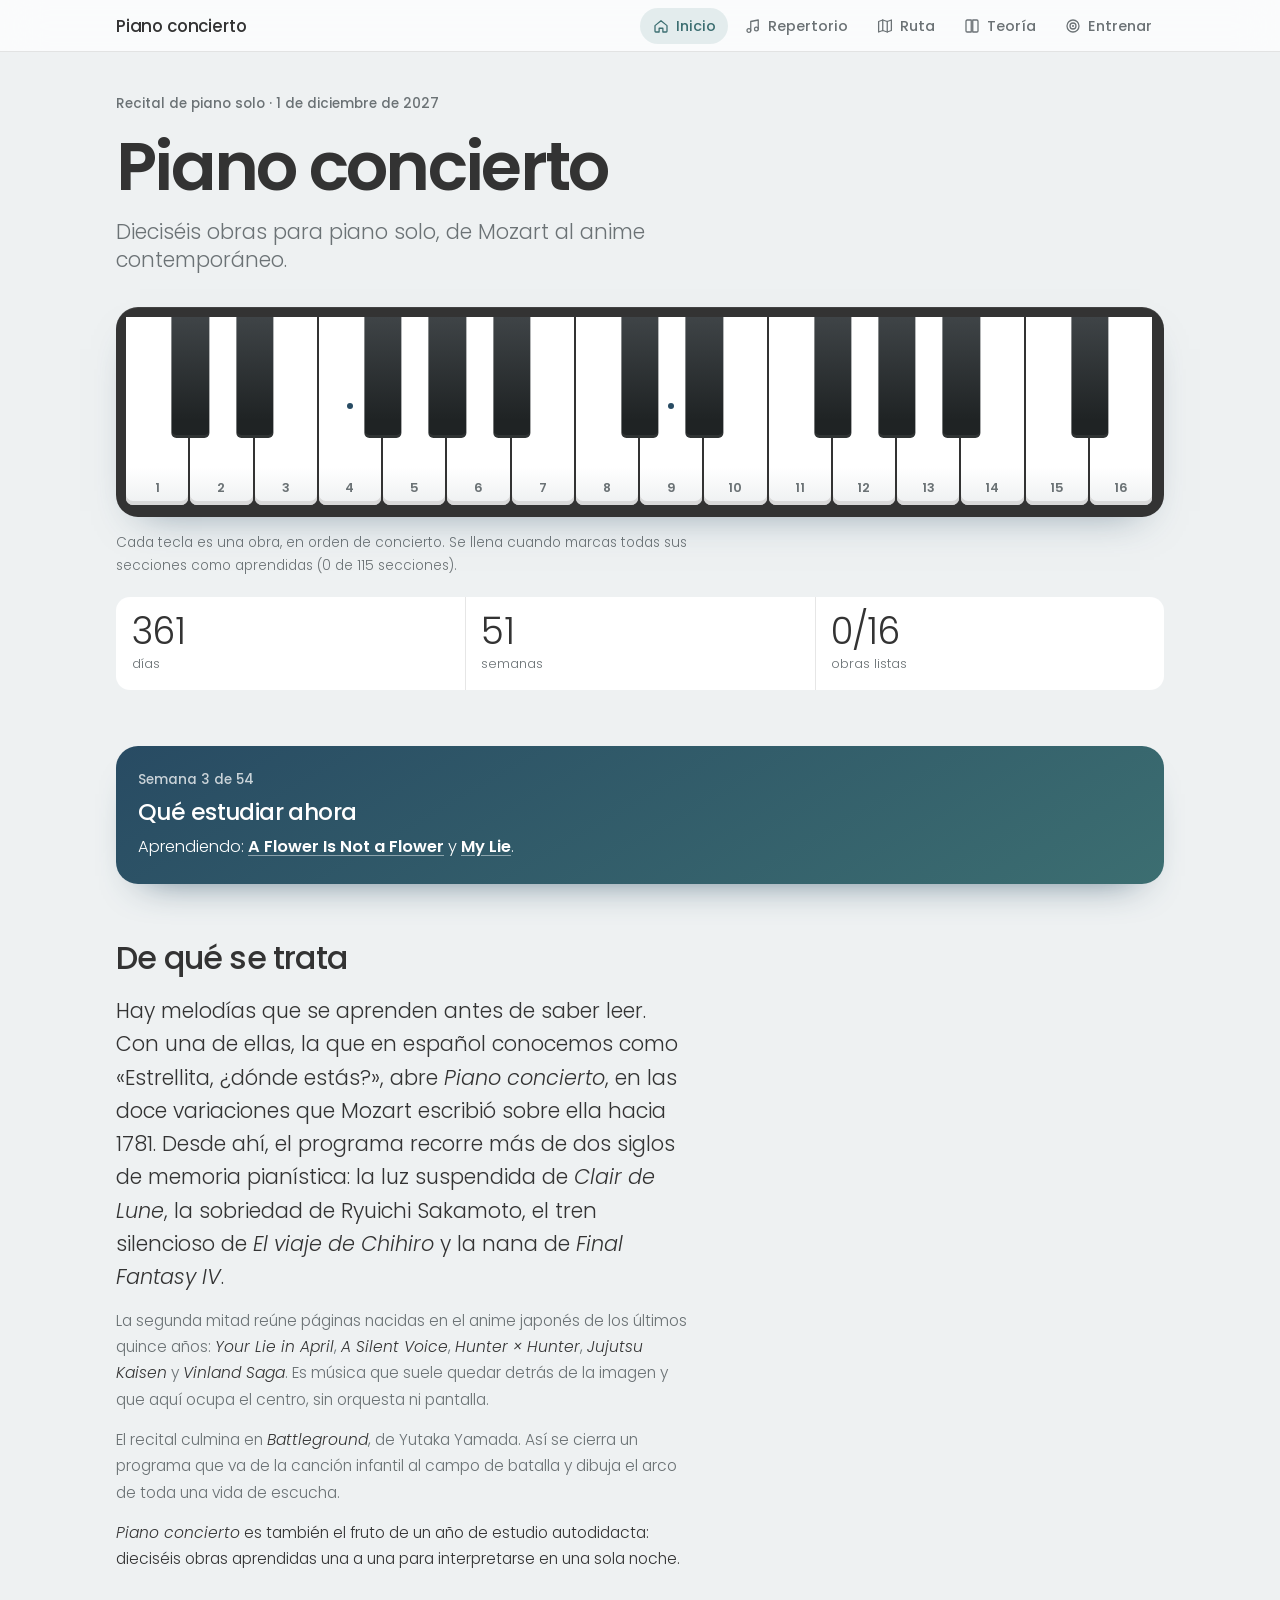
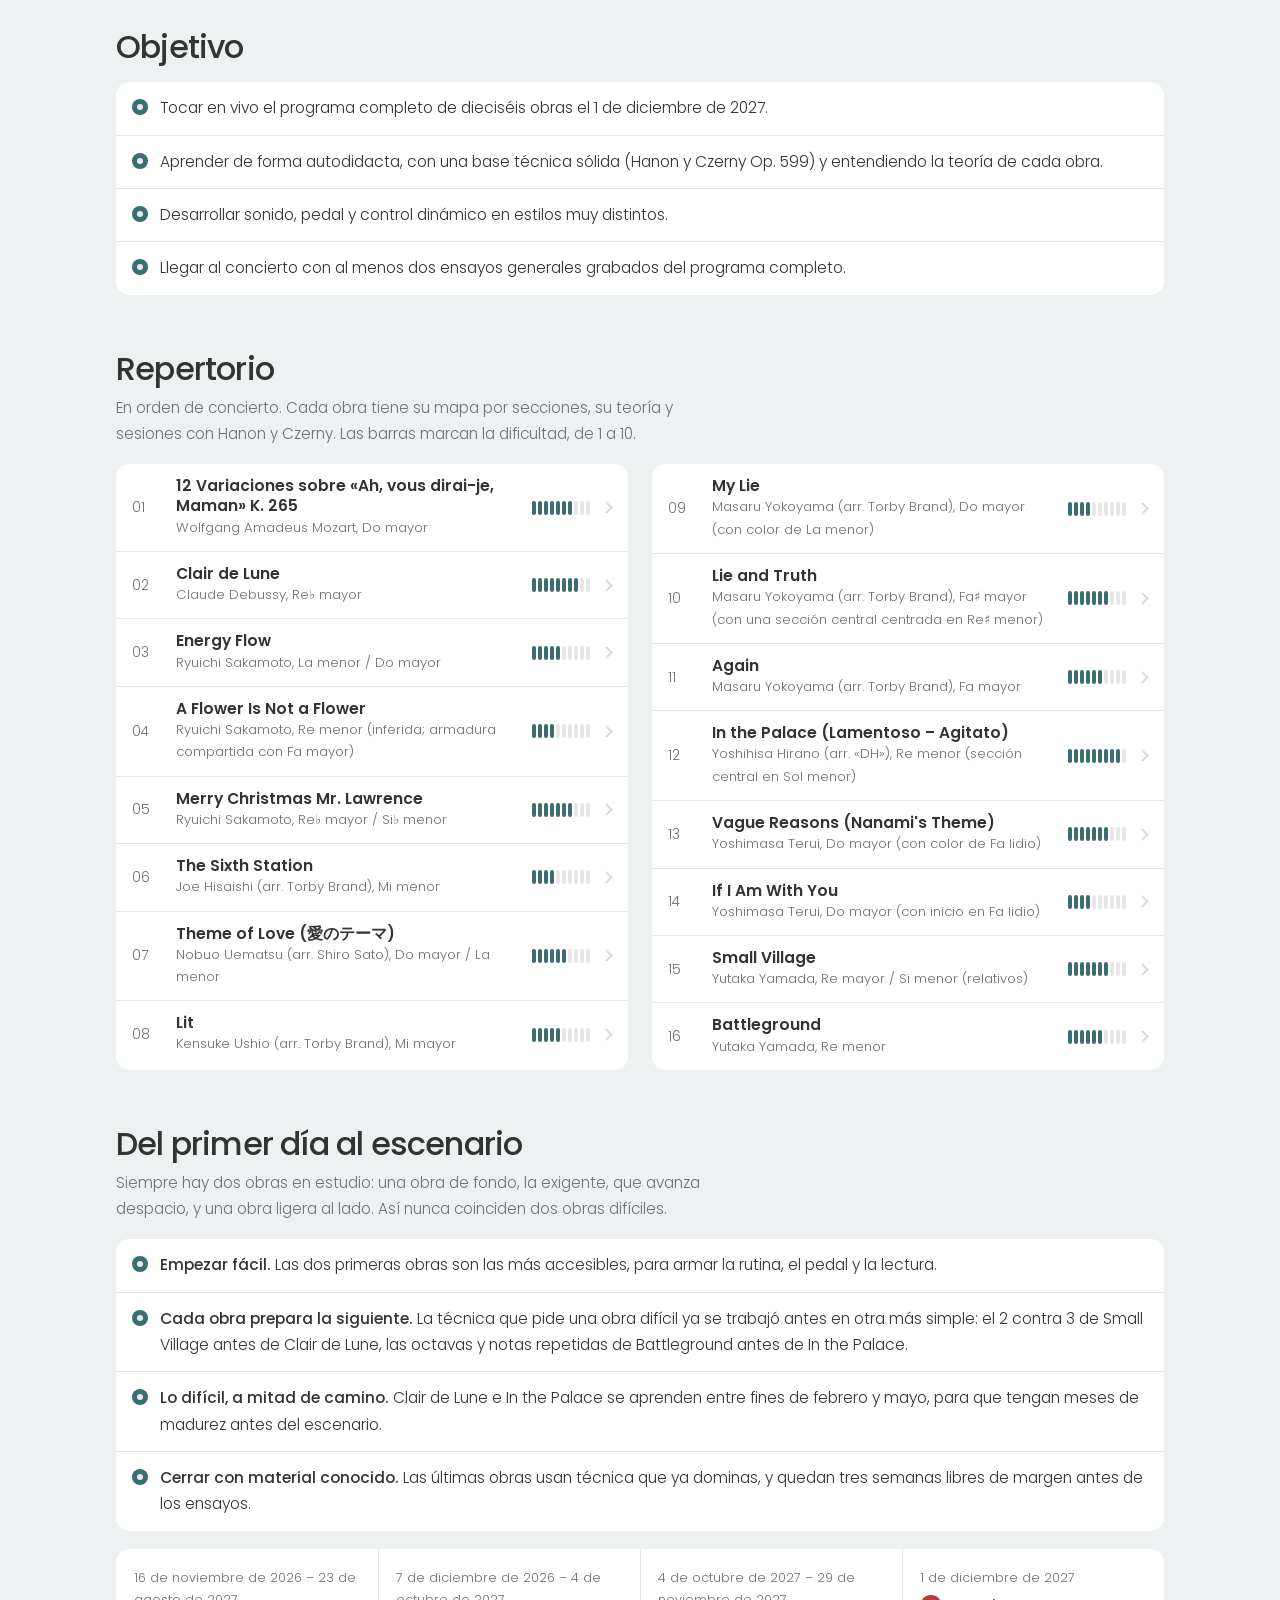
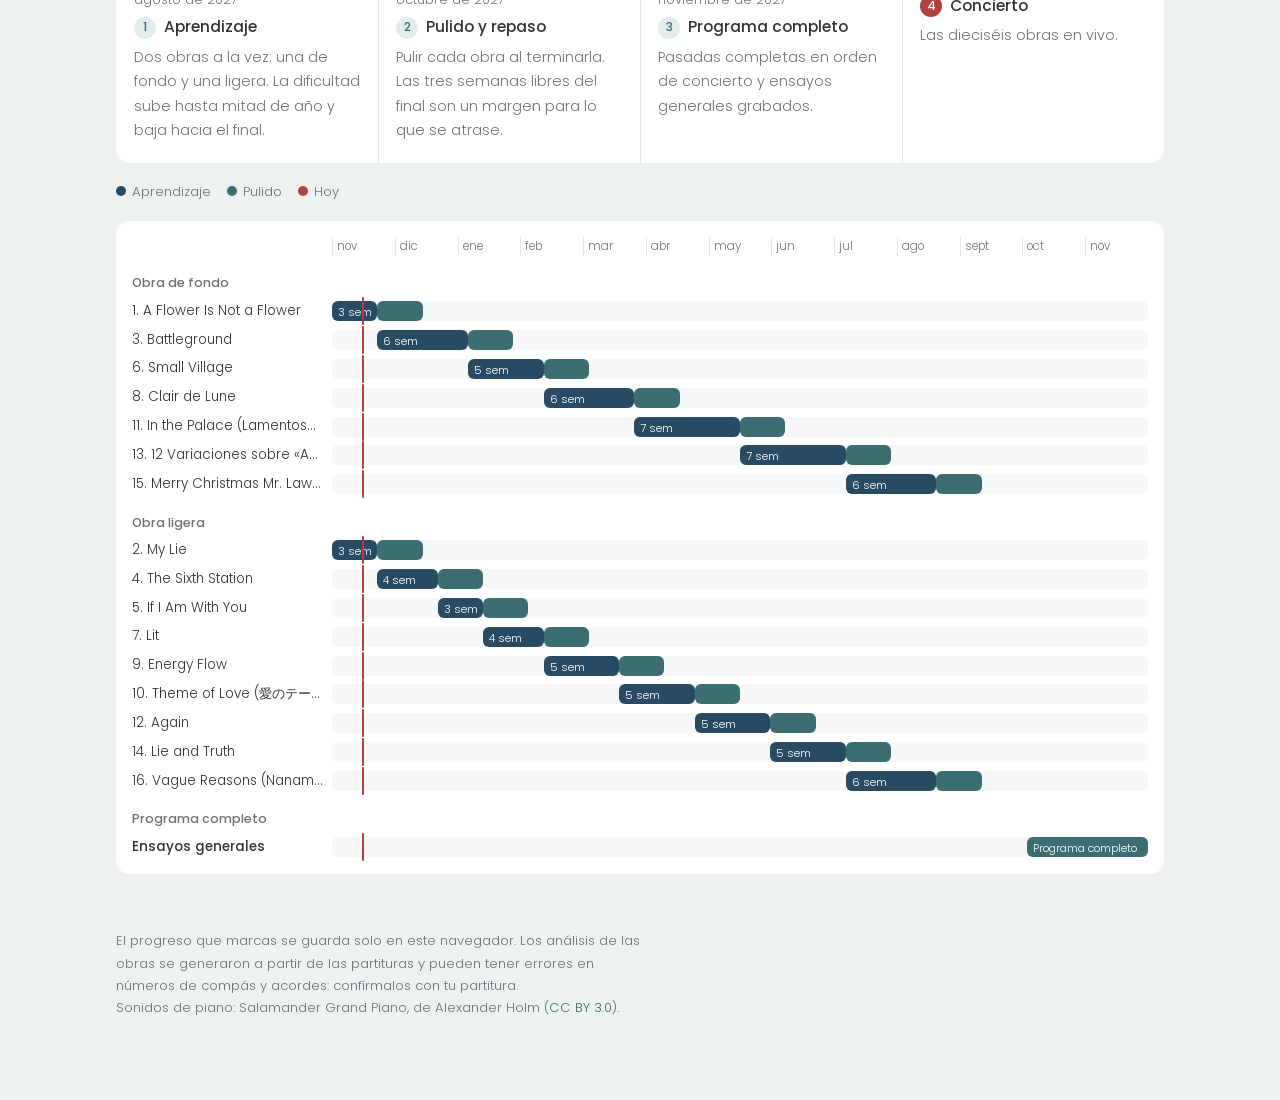
==== commit b4bac529: "feat(train): sight-reading trainer and real piano samples" ====
--- a/index.html
+++ b/index.html
@@ -7,7 +7,7 @@
 <meta name="description" content="Recital de piano solo: dieciséis obras, plan de estudio y hoja de ruta hasta el 1 de diciembre de 2027.">
 <link rel="preconnect" href="https://fonts.googleapis.com"><link rel="preconnect" href="https://fonts.gstatic.com" crossorigin>
 <link rel="stylesheet" href="https://fonts.googleapis.com/css2?family=Poppins:ital,wght@0,300;0,400;0,500;0,600;1,300;1,400&display=swap">
-<link rel="stylesheet" href="assets/styles.css">
+<link rel="stylesheet" href="assets/styles.css?v=4e36676d">
 </head>
 <body>
 <header class="topbar"><div class="in">
@@ -73,11 +73,12 @@
 
   <footer>
     <p>El progreso que marcas se guarda solo en este navegador. Los análisis de las obras se generaron a partir de las partituras y pueden tener errores en números de compás y acordes: confírmalos con tu partitura.</p>
+    <p>Sonidos de piano: Salamander Grand Piano, de Alexander Holm (<a href="https://creativecommons.org/licenses/by/3.0/deed.es">CC BY 3.0</a>).</p>
   </footer>
 </main>
 
-<script src="assets/data.js"></script>
-<script src="assets/common.js"></script>
-<script src="assets/home.js"></script>
+<script src="assets/data.js?v=e39f1103"></script>
+<script src="assets/common.js?v=36ec6b8b"></script>
+<script src="assets/home.js?v=4ec6d211"></script>
 </body>
 </html>
--- a/assets/styles.css
+++ b/assets/styles.css
@@ -315,7 +315,7 @@
 .lvl { padding: 14px 14px 6px; font-size: .75rem; font-weight: 600; color: var(--muted); background: var(--surface-2); }
 .lbtn + .lvl { border-top: 1px solid var(--sep); }
 @media (max-width: 720px) {
-  .lnav { max-height: none; overflow-y: visible; position: relative; }
+  .lnav { max-height: none; overflow-y: visible; position: relative; top: auto; }
   .lvl { flex: none; display: flex; align-items: center; white-space: nowrap; padding: 0 4px 0 10px; background: none; }
   .lvl:first-child { padding-left: 0; }
   .lvl-t { display: none; }
